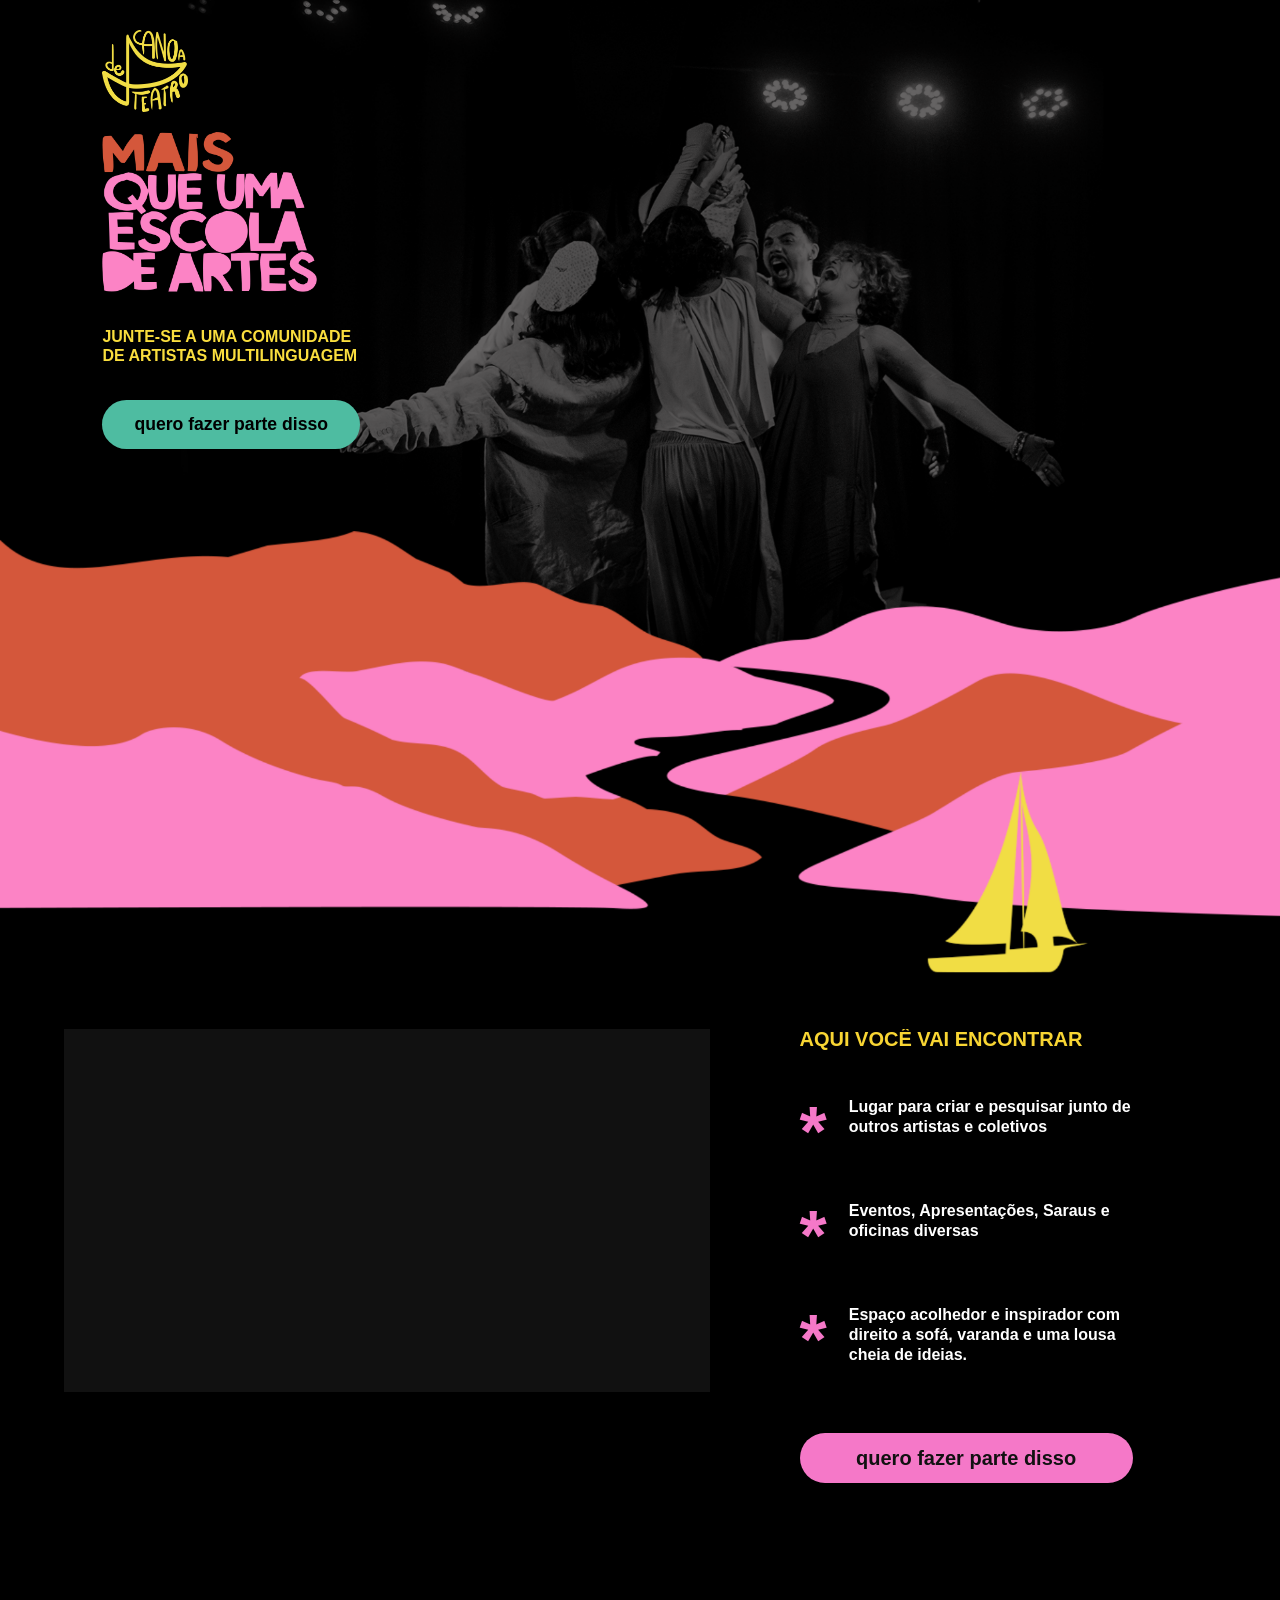
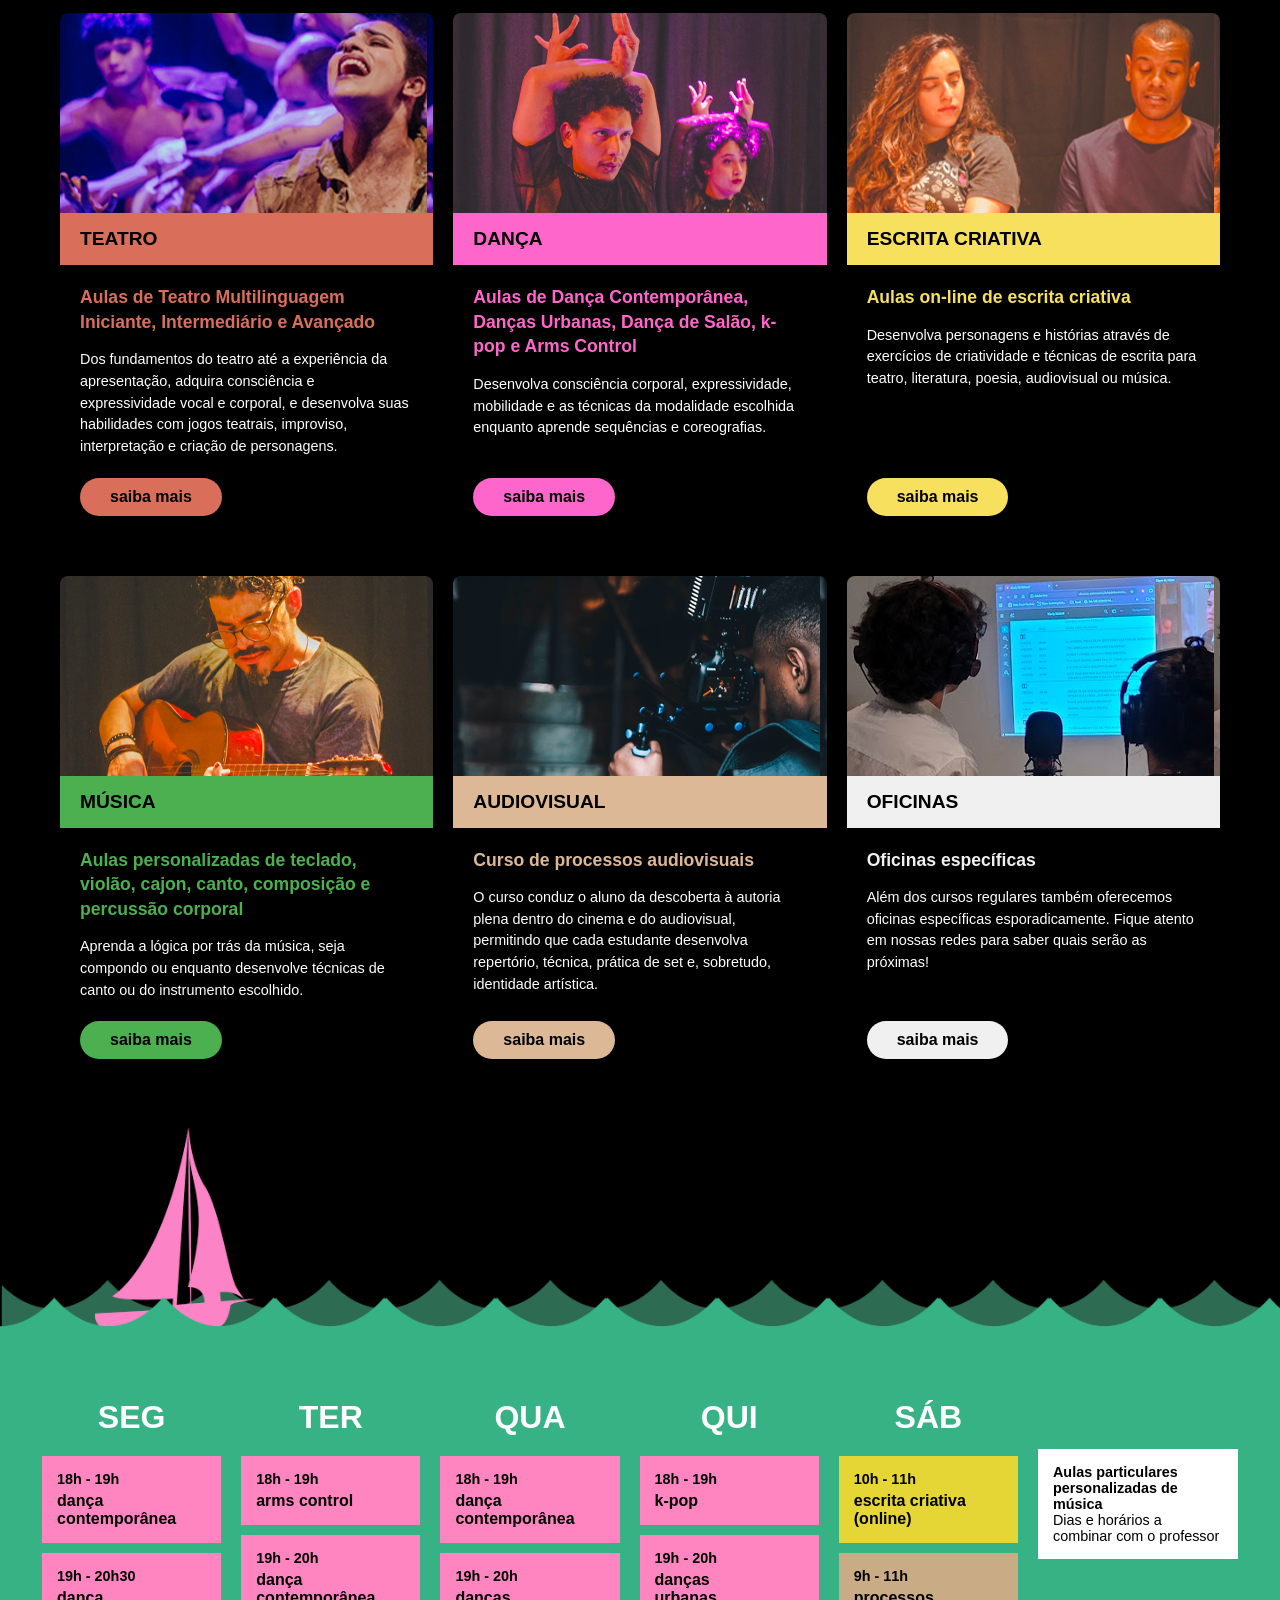
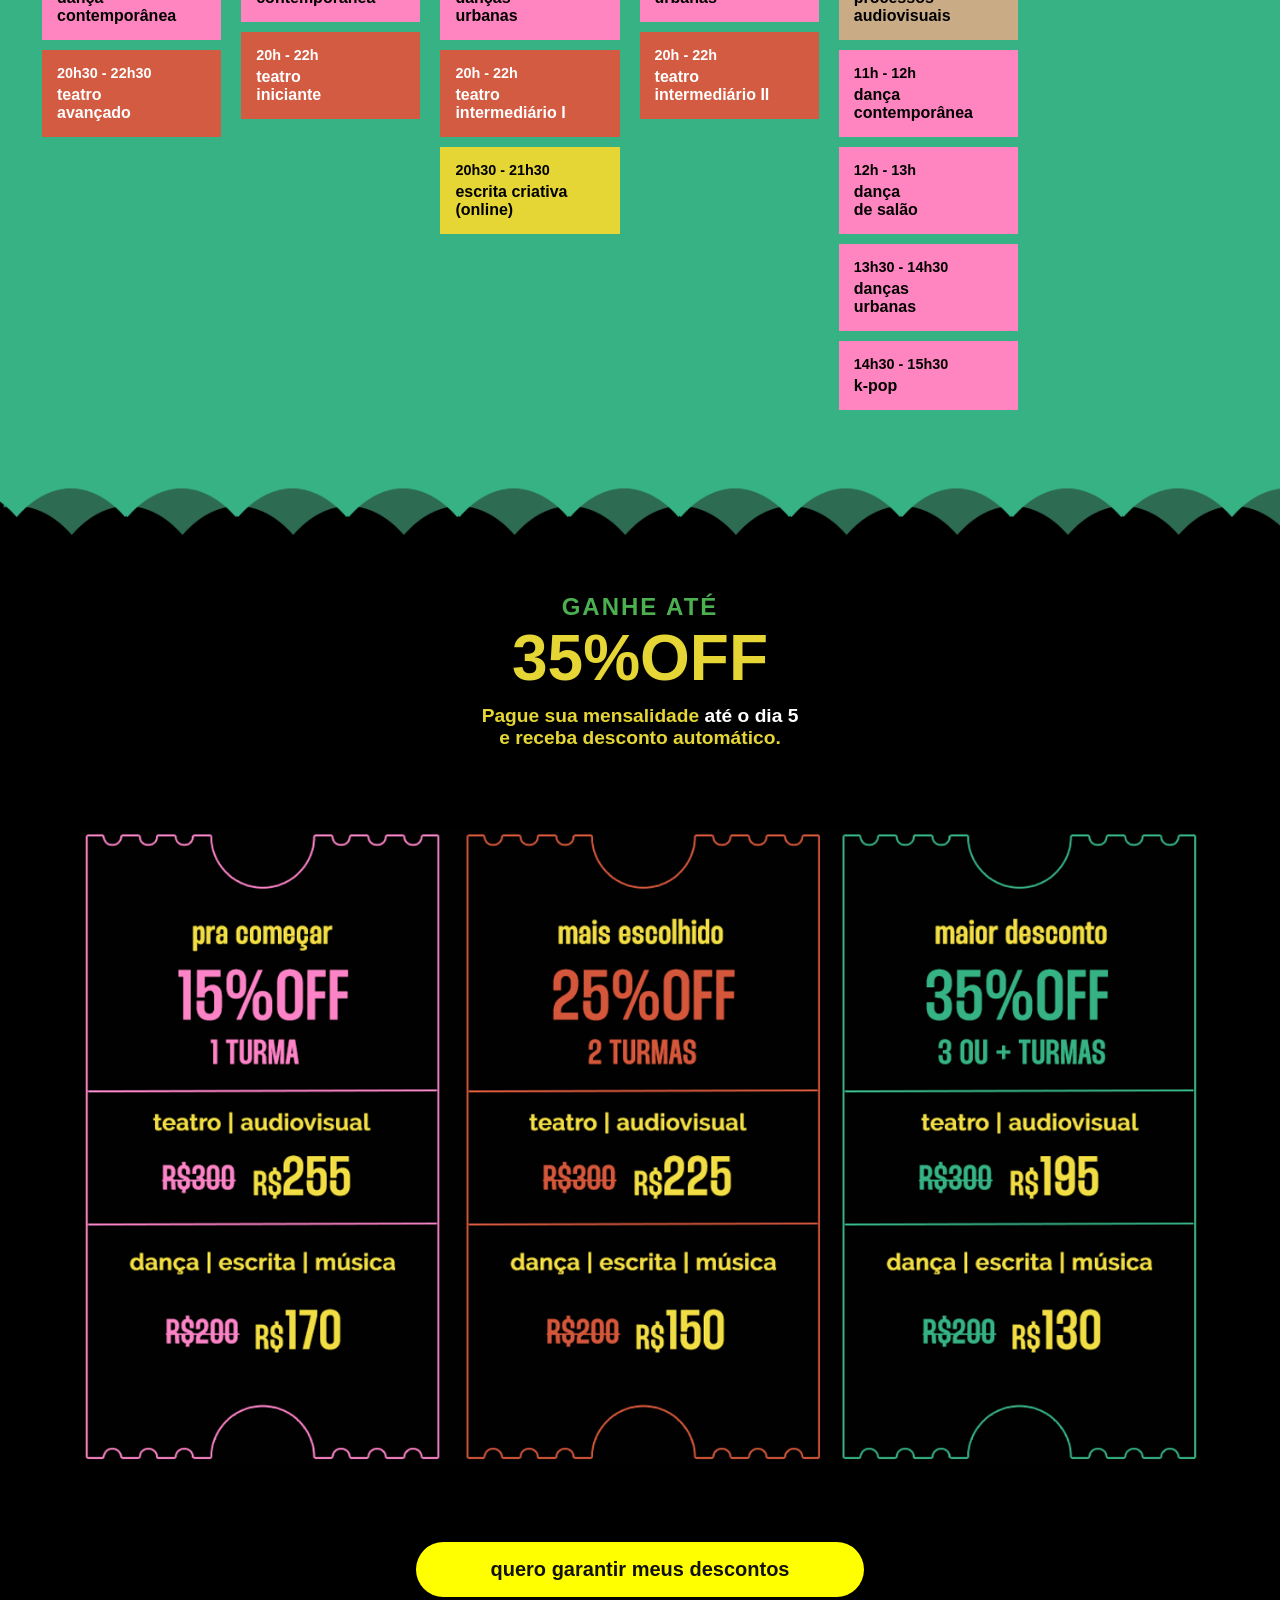
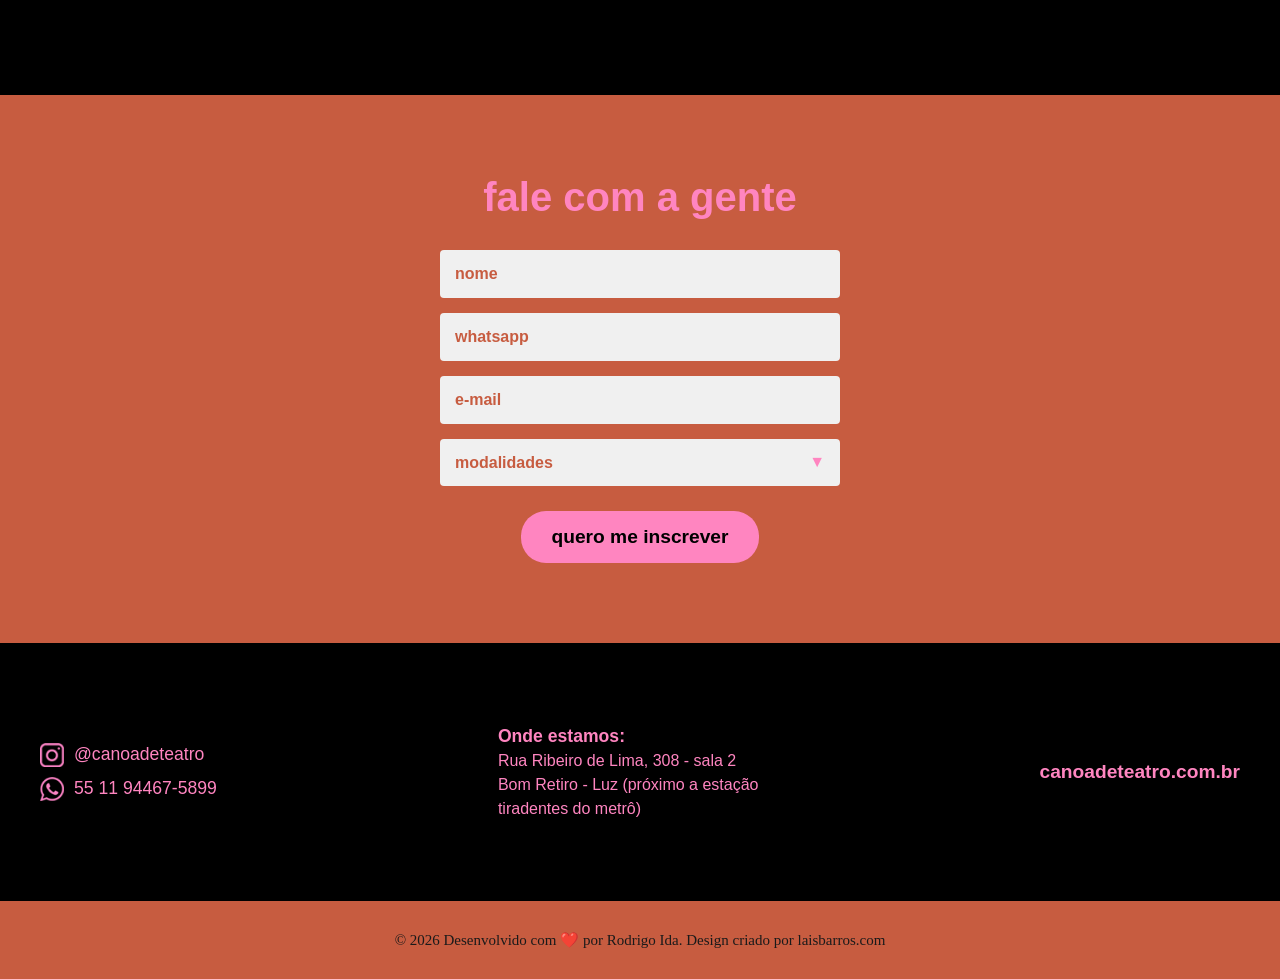
==== index.html @ 649815fc "finish mobile version" ====
<!DOCTYPE html>
<html lang="pt-BR">

<head>

    <meta charset="UTF-8">
    <meta name="viewport" content="width=device-width, initial-scale=1.0">

    <title>Canoa Teatro</title>

    <meta name="description" content="Canoa Teatro">

    <link rel="preconnect" href="https://fonts.googleapis.com">

    <link rel="preconnect" href="https://fonts.gstatic.com" crossorigin>

    <link href="https://fonts.googleapis.com/css2?family=Anton&family=Montserrat:wght@300;400;500;600;700&display=swap"
        rel="stylesheet">

     <link rel="stylesheet" href="css/reset.css">
     <link rel="stylesheet" href="css/styles22.css">
     <link rel="stylesheet" href="css/style-mobile.css">

</head>

<body>


<section class="hero-section">

  <img src="./assets/images/topo1.png" alt="Topo" class="bg-photo-topo">
    <div class="content-container">
      <img src="./assets/images/logo.png" alt="Logo Canoa Teatro" class="logo-placeholder" ">

      <div class="text-wrapper" ">
        <img src="./assets/images/maisque.png" />
        
        <p class="subtitle">
          JUNTE-SE A UMA COMUNIDADE<br>
          DE ARTISTAS MULTILINGUAGEM
        </p>

        <a href="#" class="cta-button">quero fazer parte disso</a>
      </div>
    </div>

    <img src="./assets/images/montanhas-e-barco.png" alt="Ondas e Barco" 
    class="bottom-artwork-placeholder" style="display: none">
  </section>

<section class="community">
    <div class="community-container">

        <div class="community-video">
            <iframe
        src="https://www.youtube.com/embed/k1KLPpbXIPQ"
        title="Vídeo"
        allow="accelerometer; autoplay; clipboard-write; encrypted-media; gyroscope; picture-in-picture"
        allowfullscreen>
    </iframe>
        </div>

        <div class="community-content">

            <h2>AQUI VOCÊ VAI ENCONTRAR</h2>

            <div class="community-list">

                <div class="community-item">
                    <div class="icon">*</div>
                    <p>
                        Lugar para criar e pesquisar
                        junto de outros artistas e
                        coletivos
                    </p>
                </div>

                <div class="community-item">
                    <div class="icon">*</div>
                    <p>
                        Eventos, Apresentações, Saraus
                        e oficinas diversas
                    </p>
                </div>

                <div class="community-item">
                    <div class="icon">*</div>
                    <p>
                        Espaço acolhedor e inspirador
                        com direito a sofá, varanda e
                        uma lousa cheia de ideias.
                    </p>
                </div>

            </div>

            <a href="#" class="community-btn">
                quero fazer parte disso
            </a>

        </div>

    </div>
</section>


<section class="mobile-courses-section">
  
  <h2 class="mobile-courses-title">NOSSOS CURSOS</h2>
  
  <div class="mobile-carousel-dots">
    <span class="dot active"></span>
    <span class="dot"></span>
    <span class="dot"></span>
    <span class="dot"></span>
    <span class="dot"></span>
    <span class="dot"></span>
  </div>

  <div class="mobile-carousel-container">
    
    <div class="mobile-course-card">
      <div class="mobile-course-img course__img-theater"></div>
      <div class="mobile-course-category category-orange">teatro</div>
      <div class="mobile-course-content">
        <h3 class="mobile-course-name title-orange">Aulas de Teatro Multilinguagem Iniciante, Intermediário e Avançado</h3>
        <p class="mobile-course-desc">Dos fundamentos do teatro até a experiência da apresentação, adquira consciência e expressividade vocal e corporal, e desenvolva suas habilidades com jogos teatrais, improviso, interpretação e criação de personagens.</p>
        <a href="#" class="mobile-course-btn btn-orange">saiba mais</a>
      </div>
    </div>

    <div class="mobile-course-card">
      <div class="mobile-course-img course__img-dance"></div>
      <div class="mobile-course-category category-pink">dança</div>
      <div class="mobile-course-content">
        <h3 class="mobile-course-name title-pink">Aulas de Dança Contemporânea, Danças Urbanas, Dança de Salão, k-pop e Arms Control</h3>
        <p class="mobile-course-desc">Desenvolva consciência corporal, expressividade, mobilidade e as técnicas da modalidade escolhida enquanto aprende sequências e coreografias.</p>
        <a href="#" class="mobile-course-btn btn-pink">saiba mais</a>
      </div>
    </div>

    <div class="mobile-course-card">
      <div class="mobile-course-img course__img-writing"></div>
      <div class="mobile-course-category category-yellow">escrita criativa</div>
      <div class="mobile-course-content">
        <h3 class="mobile-course-name title-yellow">Aulas on-line de escrita criativa</h3>
        <p class="mobile-course-desc">Desenvolva personagens e histórias através de exercícios de criatividade e técnicas de escrita para teatro, literatura, poesia, audiovisual ou música.</p>
        <a href="#" class="mobile-course-btn btn-yellow">saiba mais</a>
      </div>
    </div>

    <div class="mobile-course-card">
      <div class="mobile-course-img course__img-music"></div>
      <div class="mobile-course-category category-green">música</div>
      <div class="mobile-course-content">
        <h3 class="mobile-course-name title-green">Aulas personalizadas de teclado, violão, cajon, canto, composição e percussão corporal</h3>
        <p class="mobile-course-desc">Aprenda a lógica por trás da música, seja compondo ou enquanto desenvolve técnicas de canto ou do instrumento escolhido.</p>
        <a href="#" class="mobile-course-btn btn-green">saiba mais</a>
      </div>
    </div>

    <div class="mobile-course-card">
      <div class="mobile-course-img course__img-audiovisual"></div>
      <div class="mobile-course-category category-beige">audiovisual</div>
      <div class="mobile-course-content">
        <h3 class="mobile-course-name title-beige">Curso de processos audiovisuais</h3>
        <p class="mobile-course-desc">O curso conduz o aluno da descoberta à autoria plena dentro do cinema e do audiovisual, permitindo que cada estudante desenvolva repertório, técnica, prática de set e, sobretudo, identidade artística.</p>
        <a href="#" class="mobile-course-btn btn-beige">saiba mais</a>
      </div>
    </div>

    <div class="mobile-course-card">
      <div class="mobile-course-img course__img-oficinas"></div>
      <div class="mobile-course-category category-white">oficinas</div>
      <div class="mobile-course-content">
        <h3 class="mobile-course-name title-white">Oficinas específicas</h3>
        <p class="mobile-course-desc">Além dos cursos regulares também oferecemos oficinas específicas esporadicamente. Fique atento em nossas redes para saber quais serão as próximas!</p>
        <a href="#" class="mobile-course-btn btn-white">saiba mais</a>
      </div>
    </div>

  </div>
</section>


<div class="courses__container">
  <div class="courses__card courses__card-orange">
    <div class="courses__image-placeholder course__img-theater"></div>
    <div class="courses__category">teatro</div>
    <div class="courses__content">
      <div class="courses__title">Aulas de Teatro Multilinguagem Iniciante, Intermediário e Avançado</div>
      <div class="courses__description">
        Dos fundamentos do teatro até a experiência da apresentação, adquira consciência e expressividade vocal e corporal, e desenvolva suas habilidades com jogos teatrais, improviso, interpretação e criação de personagens.
      </div>
      <a href="#" class="courses__button">saiba mais</a>
    </div>
  </div>

  <div class="courses__card courses__card-pink">
    <div class="courses__image-placeholder course__img-dance"></div>
    <div class="courses__category">dança</div>
    <div class="courses__content">
      <div class="courses__title">Aulas de Dança Contemporânea, Danças Urbanas, Dança de Salão, k-pop e Arms Control</div>
      <div class="courses__description">
        Desenvolva consciência corporal, expressividade, mobilidade e as técnicas da modalidade escolhida enquanto aprende sequências e coreografias.
      </div>
      <a href="#" class="courses__button">saiba mais</a>
    </div>
  </div>

  <div class="courses__card courses__card-yellow">
    <div class="courses__image-placeholder course__img-writing"></div>
    <div class="courses__category">escrita criativa</div>
    <div class="courses__content">
      <div class="courses__title">Aulas on-line de escrita criativa</div>
      <div class="courses__description">
        Desenvolva personagens e histórias através de exercícios de criatividade e técnicas de escrita para teatro, literatura, poesia, audiovisual ou música.
      </div>
      <a href="#" class="courses__button">saiba mais</a>
    </div>
  </div>
</div>


<div class="courses__container">
  <div class="courses__card courses__card-green">
    <div class="courses__image-placeholder course__img-music"></div>
    <div class="courses__category">música</div>
    <div class="courses__content">
      <div class="courses__title">Aulas personalizadas de teclado, violão, cajon, canto, composição e percussão corporal</div>
      <div class="courses__description">
        Aprenda a lógica por trás da música, seja compondo ou enquanto desenvolve técnicas de canto ou do instrumento escolhido.
      </div>
      <a href="#" class="courses__button">saiba mais</a>
    </div>
  </div>

  <div class="courses__card courses__card-beige">
    <div class="courses__image-placeholder course__img-audiovisual"></div>
    <div class="courses__category">audiovisual</div>
    <div class="courses__content">
      <div class="courses__title">Curso de processos audiovisuais</div>
      <div class="courses__description">
        O curso conduz o aluno da descoberta à autoria plena dentro do cinema e do audiovisual, permitindo que cada estudante desenvolva repertório, técnica, prática de set e, sobretudo, identidade artística.
      </div>
      <a href="#" class="courses__button">saiba mais</a>
    </div>
  </div>

  <div class="courses__card courses__card-white">
    <div class="courses__image-placeholder course__img-oficinas"></div>
    <div class="courses__category">oficinas</div>
    <div class="courses__content">
      <div class="courses__title">Oficinas específicas</div>
      <div class="courses__description">
        Além dos cursos regulares também oferecemos oficinas específicas esporadicamente. Fique atento em nossas redes para saber quais serão as próximas!
      </div>
      <a href="#" class="courses__button">saiba mais</a>
    </div>
  </div>
</div>







<div class="courses__schedule-wrapper">
  <img src="./assets/images/cronograma-topo.png" alt="Ondas Verdes" class="courses__schedule-bg2">
  <div class="courses__schedule-container">

  <div class="courses__day-column">
    <div class="courses__day-header">SEG</div>
    <div class="courses__schedule-card courses__bg-pink">
      <div class="courses__schedule-time">18h - 19h</div>
      dança<br>contemporânea
    </div>
    <div class="courses__schedule-card courses__bg-pink">
      <div class="courses__schedule-time">19h - 20h30</div>
      dança<br>contemporânea
    </div>
    <div class="courses__schedule-card courses__bg-orange">
      <div class="courses__schedule-time">20h30 - 22h30</div>
      teatro<br>avançado
    </div>
  </div>

  <div class="courses__day-column">
    <div class="courses__day-header">TER</div>
    <div class="courses__schedule-card courses__bg-pink">
      <div class="courses__schedule-time">18h - 19h</div>
      arms control
    </div>
    <div class="courses__schedule-card courses__bg-pink">
      <div class="courses__schedule-time">19h - 20h</div>
      dança<br>contemporânea
    </div>
    <div class="courses__schedule-card courses__bg-orange">
      <div class="courses__schedule-time">20h - 22h</div>
      teatro<br>iniciante
    </div>
  </div>

  <div class="courses__day-column">
    <div class="courses__day-header">QUA</div>
    <div class="courses__schedule-card courses__bg-pink">
      <div class="courses__schedule-time">18h - 19h</div>
      dança<br>contemporânea
    </div>
    <div class="courses__schedule-card courses__bg-pink">
      <div class="courses__schedule-time">19h - 20h</div>
      danças<br>urbanas
    </div>
    <div class="courses__schedule-card courses__bg-orange">
      <div class="courses__schedule-time">20h - 22h</div>
      teatro<br>intermediário I
    </div>
    <div class="courses__schedule-card courses__bg-yellow">
      <div class="courses__schedule-time">20h30 - 21h30</div>
      escrita criativa<br>(online)
    </div>
  </div>

  <div class="courses__day-column">
    <div class="courses__day-header">QUI</div>
    <div class="courses__schedule-card courses__bg-pink">
      <div class="courses__schedule-time">18h - 19h</div>
      k-pop
    </div>
    <div class="courses__schedule-card courses__bg-pink">
      <div class="courses__schedule-time">19h - 20h</div>
      danças<br>urbanas
    </div>
    <div class="courses__schedule-card courses__bg-orange">
      <div class="courses__schedule-time">20h - 22h</div>
      teatro<br>intermediário II
    </div>
  </div>

  <div class="courses__day-column">
    <div class="courses__day-header">SÁB</div>
    <div class="courses__schedule-card courses__bg-yellow">
      <div class="courses__schedule-time">10h - 11h</div>
      escrita criativa<br>(online)
    </div>
    <div class="courses__schedule-card courses__bg-beige">
      <div class="courses__schedule-time">9h - 11h</div>
      processos<br>audiovisuais
    </div>
    <div class="courses__schedule-card courses__bg-pink">
      <div class="courses__schedule-time">11h - 12h</div>
      dança<br>contemporânea
    </div>
    <div class="courses__schedule-card courses__bg-pink">
      <div class="courses__schedule-time">12h - 13h</div>
      dança<br>de salão
    </div>
    <div class="courses__schedule-card courses__bg-pink">
      <div class="courses__schedule-time">13h30 - 14h30</div>
      danças<br>urbanas
    </div>
    <div class="courses__schedule-card courses__bg-pink">
      <div class="courses__schedule-time">14h30 - 15h30</div>
      k-pop
    </div>
  </div>

  <div class="courses__side-note">
    Aulas particulares personalizadas de música<br>
    <span style="font-weight: normal;">Dias e horários a combinar com o professor</span>
  </div>
  </div>
  <img src="./assets/images/cronograma-fundo.png" alt="Ondas Verdes" class="courses__schedule-bg2">
</div>

<section class="mobile-schedule-section">
  
  <div class="mobile-schedule-header">
    <img src="./assets/images/cronograma-topo.png" alt="Ondas Verdes" class="mobile-schedule-bg-top">
  </div>

  <div class="mobile-schedule-content">
    
    <div class="mobile-carousel-dots">
      <span class="dot active"></span>
      <span class="dot"></span>
      <span class="dot"></span>
      <span class="dot"></span>
      <span class="dot"></span>
    </div>

    <div class="mobile-carousel-container">
      
      <div class="mobile-schedule-slide">
        <h3 class="mobile-day-header">SEG</h3>
        <div class="courses__schedule-card courses__bg-pink">
          <div class="courses__schedule-time">18h - 19h</div>dança<br>contemporânea
        </div>
        <div class="courses__schedule-card courses__bg-pink">
          <div class="courses__schedule-time">19h - 20h30</div>dança<br>contemporânea
        </div>
        <div class="courses__schedule-card courses__bg-orange">
          <div class="courses__schedule-time">20h30 - 22h30</div>teatro<br>avançado
        </div>
      </div>

      <div class="mobile-schedule-slide">
        <h3 class="mobile-day-header">TER</h3>
        <div class="courses__schedule-card courses__bg-pink">
          <div class="courses__schedule-time">18h - 19h</div>arms control
        </div>
        <div class="courses__schedule-card courses__bg-pink">
          <div class="courses__schedule-time">19h - 20h</div>dança<br>contemporânea
        </div>
        <div class="courses__schedule-card courses__bg-orange">
          <div class="courses__schedule-time">20h - 22h</div>teatro<br>iniciante
        </div>
      </div>

      <div class="mobile-schedule-slide">
        <h3 class="mobile-day-header">QUA</h3>
        <div class="courses__schedule-card courses__bg-pink">
          <div class="courses__schedule-time">18h - 19h</div>dança<br>contemporânea
        </div>
        <div class="courses__schedule-card courses__bg-pink">
          <div class="courses__schedule-time">19h - 20h</div>danças<br>urbanas
        </div>
        <div class="courses__schedule-card courses__bg-orange">
          <div class="courses__schedule-time">20h - 22h</div>teatro<br>intermediário I
        </div>
        <div class="courses__schedule-card courses__bg-yellow">
          <div class="courses__schedule-time">20h30 - 21h30</div>escrita criativa<br>(online)
        </div>
      </div>

      <div class="mobile-schedule-slide">
        <h3 class="mobile-day-header">QUI</h3>
        <div class="courses__schedule-card courses__bg-pink">
          <div class="courses__schedule-time">18h - 19h</div>k-pop
        </div>
        <div class="courses__schedule-card courses__bg-pink">
          <div class="courses__schedule-time">19h - 20h</div>danças<br>urbanas
        </div>
        <div class="courses__schedule-card courses__bg-orange">
          <div class="courses__schedule-time">20h - 22h</div>teatro<br>intermediário II
        </div>
      </div>

      <div class="mobile-schedule-slide">
        <h3 class="mobile-day-header">SÁB</h3>
        
        <div class="mobile-sab-grid">
          <div class="mobile-sab-cards">
            <div class="courses__schedule-card courses__bg-yellow">
              <div class="courses__schedule-time">10h - 11h</div>escrita criativa<br>(online)
            </div>
            <div class="courses__schedule-card courses__bg-beige">
              <div class="courses__schedule-time">9h - 11h</div>processos<br>audiovisuais
            </div>
            <div class="courses__schedule-card courses__bg-pink">
              <div class="courses__schedule-time">11h - 12h</div>dança<br>contemporânea
            </div>
            <div class="courses__schedule-card courses__bg-pink">
              <div class="courses__schedule-time">12h - 13h</div>dança<br>de salão
            </div>
            <div class="courses__schedule-card courses__bg-pink">
              <div class="courses__schedule-time">13h30 - 14h30</div>danças<br>urbanas
            </div>
            <div class="courses__schedule-card courses__bg-pink">
              <div class="courses__schedule-time">14h30 - 15h30</div>k-pop
            </div>
          </div>
          
          <div class="courses__side-note mobile-side-note">
            Aulas particulares personalizadas de música<br>
            <span style="font-weight: normal; font-size: 0.8rem; display: block; margin-top: 8px;">Dias e horários a combinar com o professor</span>
          </div>
        </div>
      </div>

    </div>
  </div>

  <img src="./assets/images/cronograma-fundo.png" alt="Ondas Verdes" class="mobile-schedule-bg-bottom">
</section>

<section class="courses__prices">

  
  <div class="courses__discount-banner">
    <div class="courses__discount-title">GANHE ATÉ</div>
    <div class="courses__discount-amount">35%OFF</div>
    <div class="courses__discount-text">
      Pague sua mensalidade <span>até o dia 5</span><br>e receba desconto automático.
  </div>
</div>


<div class="courses__prices">
  <img src="./assets/images/prices.png" alt="Imagem de preços" class="courses__prices-image">
  <a href="#" class="courses__cta-button">quero garantir meus descontos</a>
  
</div>

</section>

<div class="courses__contact-section">
  <h2 class="courses__contact-title">fale com a gente</h2>
  <form class="courses__contact-form">
    <input type="text" class="courses__contact-input" placeholder="nome">
    <input type="tel" class="courses__contact-input" placeholder="whatsapp">
    <input type="email" class="courses__contact-input" placeholder="e-mail">
    <div class="courses__select-wrapper">
      <select class="courses__contact-input courses__contact-select">
        <option value="" disabled selected>modalidades</option>
        <option value="teatro">Teatro</option>
        <option value="danca">Dança</option>
        <option value="escrita">Escrita Criativa</option>
        <option value="musica">Música</option>
        <option value="audiovisual">Audiovisual</option>
      </select>
    </div>
    <button type="submit" class="courses__contact-submit">quero me inscrever</button>
  </form>
</div>


<footer class="footer__container">
  <div class="footer__content">
    <div class="footer__social">
      <div class="footer__social-item">
        <img src="./assets/images/insta.png" alt="Instagram" class="footer__icon">
        <span>@canoadeteatro</span>
      </div>
      <div class="footer__social-item">
        <img src="./assets/images/wpp.png" alt="WhatsApp" class="footer__icon">
        <span>55 11 94467-5899</span>
      </div>
    </div>

    <div class="footer__address">
      <strong>Onde estamos:</strong><br>
      Rua Ribeiro de Lima, 308 - sala 2<br>
      Bom Retiro - Luz (próximo a estação<br>
      tiradentes do metrô)
    </div>

    <div class="footer__website">
      <a href="https://canoadeteatro.com.br" target="_blank" rel="noopener noreferrer">canoadeteatro.com.br</a> 
    </div>
  </div>

</footer>
<div class="site-footer-authorship">
  <div class="site-footer-authorship">
    <p>&copy; 2026 Desenvolvido com ❤️ por Rodrigo Ida. Design criado por laisbarros.com</p>
  </div>
</div>

<script>
  document.addEventListener('DOMContentLoaded', () => {
    
    // Seleciona todos os containers de carrossel na página (Cursos e Cronograma)
    const carousels = document.querySelectorAll('.mobile-carousel-container');

    carousels.forEach(carousel => {
        // Encontra os cards/slides de dentro deste carrossel específico
        const cards = carousel.querySelectorAll('.mobile-course-card, .mobile-schedule-slide');
        
        // Encontra as bolinhas (dots) que pertencem à mesma seção deste carrossel
        const parentSection = carousel.parentElement;
        const dots = parentSection.querySelectorAll('.mobile-carousel-dots .dot');

        // Se não encontrar os elementos, ignora e vai para o próximo
        if (cards.length === 0 || dots.length === 0) return;

        // Configuração do "Observador"
        const observerOptions = {
            root: carousel, // O scroll que estamos observando é o do próprio carrossel
            rootMargin: '0px',
            threshold: 0.6 // Dispara a ação quando 60% do card estiver visível na tela
        };

        const observer = new IntersectionObserver((entries) => {
            entries.forEach(entry => {
                // Se o card está visível (cruzou o threshold de 60%)
                if (entry.isIntersecting) {
                    
                    // Descobre qual é a posição (índice) deste card na lista
                    const index = Array.from(cards).indexOf(entry.target);
                    
                    // Remove a classe 'active' de todas as bolinhas desta seção
                    dots.forEach(dot => dot.classList.remove('active'));
                    
                    // Adiciona a classe 'active' apenas na bolinha correspondente ao card
                    if (dots[index]) {
                        dots[index].classList.add('active');
                    }
                }
            });
        }, observerOptions);

        // Manda o observador ficar de olho em cada um dos cards
        cards.forEach(card => observer.observe(card));
    });
});
</script>

</body>
</html>
---- css/styles22.css ----
*{
    margin:0;
    padding:0;
    box-sizing:border-box;
    /* outline: 1px solid red; */
}

body{
    background:#000;
    font-family:Arial, Helvetica, sans-serif;
    overflow-x:hidden;
}


.hero-section {
  position: relative;
  width: 100%;
  /* min-height: 100vh; */
  background-color: #000000;
  /* overflow: hidden; */
  display: flex;
  flex-direction: column;
    /* background-image: url('../assets/images/topo1.png');
  background-size: contain;
  background-position: center;
  background-repeat: no-repeat; */
}

.bg-photo-topo {
  position: relative;
  top: 0;
  right: 0;
  width: 100%;
  height: auto;
  z-index: 1;
  margin-bottom: 40px; 
}

.content-container {
  position: absolute;
  z-index: 2;
  padding: 30px 8% 40px 8%;
  display: flex;
  flex-direction: column;
  /* flex-grow: 1; */
  /* background-image: url('../assets/images/topo1.png');
  background-size: contain;
  background-position: center;
  background-repeat: no-repeat; */
  /* height: 130vh; */
  width: 100%;
}

.logo-placeholder {
  width: 8%;
  height: auto;
  margin-bottom: 20px;
  object-fit: contain;
}

.text-wrapper {
  /* max-width: 700px; */
  width: 100%;
  position: relative;
  z-index: 3;
}

.text-wrapper img {
    width: 25%;
}

@media (max-width: 1300px) {
  .text-wrapper img {
    width: 20%;
  }
}

.main-title {
  font-size: clamp(3.5rem, 6.5vw, 6.5rem);
  line-height: 0.85;
  text-transform: uppercase;
  letter-spacing: -3px;
  margin-bottom: 30px;
}

.color-orange {
  color: #EE6A4E;
}

.color-pink {
  color: #FF6FCC;
}

.subtitle {
  color: #FADE3E;
  font-family: 'Arial Black', Impact, sans-serif;
  font-weight: 900;
  font-size: 20px;
  line-height: 1.2;
  margin-bottom: 35px;
  margin-top: 35px;
  text-transform: uppercase;
  letter-spacing: 0;
}

@media (max-width: 1300px) {
  .subtitle  {
    font-size: 16px;
  }
}
@media (min-width: 1700px) {
  .subtitle  {
    font-size: 28px;
  }
}
@media (min-width: 2000px) {
  .subtitle  {
    font-size: 40px;
  }
}

.cta-button {
  display: inline-block;
  background-color: #4EBCA1;
  color: #000000;
  text-decoration: none;
  font-family: Arial, Helvetica, sans-serif;
  font-weight: bold;
  font-size: 1.1rem;
  padding: 14px 32px;
  border-radius: 50px;
  text-transform: lowercase;
  transition: transform 0.2s ease;
}

@media (min-width: 1700px) {
  .cta-button  {
    font-size: 28px;
  }
}

@media (min-width: 2000px) {
  .cta-button  {
    font-size: 40px;
  }
}

.cta-button:hover {
  transform: scale(1.05);
}

.bottom-artwork-placeholder {
  position: relative;
  width: 100%;
  height: auto;
  z-index: 3;
  display: block;
  /* margin-top: auto;
  object-fit: cover;
  object-position: bottom; */
  top: -130px
}

@media (max-width: 1024px) {
  .bg-photo-placeholder {
    width: 70%;
  }
}

@media (max-width: 768px) {
  .bg-photo-placeholder {
    width: 90%;
    opacity: 0.3;
  }

  .content-container {
    padding: 40px 5% 20px 5%;
  }
}






.community{
    background:#000;
    padding-bottom:110px;
}

.community-container{
    width:min(1180px,90%);
    margin:0 auto;
    display:grid;
    grid-template-columns:1.55fr 1fr;
    gap:90px;
    align-items:center;
}

.community-video{
    position:relative;
    width:100%;
    aspect-ratio:16/10;
    overflow:hidden;
    background:#111;
    align-self: start;
    height: 100%;
}

@media (max-width:1300px){
    .community-video{
        height: 80%;
    }
}

.community-video iframe{
    width:100%;
    height:100%;
    border:0;
    display:block;
}

.community-content{
    max-width: 80%;
}

.community-content h2{
    color:#F8D533;
    font-size:20px;
    font-weight:900;
    text-transform:uppercase;
    line-height:1;
    margin-bottom:48px;
}

.community-list{
    display:flex;
    flex-direction:column;
    gap:34px;
}

.community-item{
    display:flex;
    align-items:flex-start;
    gap:22px;
}

.community-item .icon{
    color:#F578C8;
    font-size:70px;
    font-weight:900;
    line-height:1;
    flex-shrink:0;
}

.community-item p{
    color:#fff;
    font-size:16px;
    line-height:1.25;
    font-weight:800;
}

.community-btn {
    margin-top: 58px;
    display: inline-flex;
    justify-content: center;
    align-items: center;
    width: 100%;
    min-width: 300px;
    height: 50px;
    background: #F578C8;
    border-radius: 999px;
    text-decoration: none;
    color: #111;
    font-size: 20px;
    font-weight: 900;
    transition: .25s;
}

.community-btn:hover{
    transform:translateY(-3px);
}

@media (max-width:1000px){

    .community{
        padding:70px 0;
    }

    .community-container{
        grid-template-columns:1fr;
        gap:60px;
    }

    .community-content h2{
        /* font-size:2.6rem; */
    }

    .community-item p{
        font-size:1.35rem;
    }

    .community-btn{
        width:100%;
        font-size:1.5rem;
    }

}


.courses__container {
    display: flex;
    gap: 20px;
    max-width: 1200px;
    width: 100%;
    padding: 20px;
    box-sizing: border-box;
    color: #fff;
    margin-top: 10px;
    margin: auto;
  }

  .courses__card {
    display: flex;
    flex-direction: column;
    flex: 1;
    background-color: black;
    border-radius: 8px;
    overflow: hidden;
  }

  .courses__image-placeholder {
    width: 100%;
    height: 200px; 
    display: flex;
    justify-content: center;
    align-items: center;
    color: #888;
    font-weight: bold;
    font-size: 1.2rem;
  }

  .course__img-theater {
    background-image: url('../assets/images/1.png');
  }

  .course__img-dance {
    background-image: url('../assets/images/2.png');
  }

  .course__img-writing {
    background-image: url('../assets/images/3.png');
  }

  .course__img-music {
    background-image: url('../assets/images/4.png');
  }

  .course__img-audiovisual {
    background-image: url('../assets/images/5.png');
  }

  .course__img-oficinas {
    background-image: url('../assets/images/6.png');
  }

  .courses__category {
    padding: 15px 20px;
    font-weight: bold;
    text-transform: uppercase;
    font-size: 1.2rem;
  }

  .courses__content {
    padding: 20px;
    flex-grow: 1; 
    display: flex;
    flex-direction: column;
  }

  .courses__title {
    font-weight: bold;
    margin-bottom: 15px;
    font-size: 1.1rem;
    line-height: 1.4;
  }

  .courses__description {
    font-size: 0.9rem;
    line-height: 1.5;
    flex-grow: 1; 
  }

  .courses__button {
    display: inline-block;
    padding: 10px 30px;
    border-radius: 20px;
    text-decoration: none;
    font-weight: bold;
    text-align: center;
    margin-top: 20px;
    align-self: flex-start; 
  }

  .courses__card-orange .courses__category { background-color: #d96f5b; color: #000; }
  .courses__card-orange .courses__title { color: #d96f5b; }
  .courses__card-orange .courses__button { background-color: #d96f5b; color: #000; }

  .courses__card-pink .courses__category { background-color: #ff66cc; color: #000; }
  .courses__card-pink .courses__title { color: #ff66cc; }
  .courses__card-pink .courses__button { background-color: #ff66cc; color: #000; }

  .courses__card-yellow .courses__category { background-color: #f6e05e; color: #000; }
  .courses__card-yellow .courses__title { color: #f6e05e; }
  .courses__card-yellow .courses__button { background-color: #f6e05e; color: #000; }

.courses__card-green .courses__category { background-color: #4CAF50; color: #000; }
.courses__card-green .courses__title { color: #4CAF50; }
.courses__card-green .courses__button { background-color: #4CAF50; color: #000; }

.courses__card-beige .courses__category { background-color: #dcb897; color: #000; }
.courses__card-beige .courses__title { color: #dcb897; }
.courses__card-beige .courses__button { background-color: #dcb897; color: #000; }

.courses__card-white .courses__category { background-color: #f0f0f0; color: #000; }
.courses__card-white .courses__title { color: #f0f0f0; }
.courses__card-white .courses__button { background-color: #f0f0f0; color: #000; }






.courses__schedule-wrapper {

    margin-top: 30px;

}


.courses__schedule-container {
    display: flex;
    justify-content: center;
    gap: 20px;
    flex-wrap: wrap;
    font-family: sans-serif;
    margin: 0;
    padding: 50px 0 50px 0;
    box-sizing: border-box;
    /* background-image: url('../assets/images/ondas-verdes.png'); */
    background-repeat: no-repeat;
    background-size: cover;
    min-height: fit-content;
    background-color: #36B284; 
}

.courses__schedule-bg2 {
  width: 100%;
  margin-top: -2px;
  margin-bottom: -2px;
}


  .courses__day-column {
    display: flex;
    flex-direction: column;
    align-items: center;
    gap: 10px;
    min-width: 140px;
    width: 14%;
  }


  .courses__day-header {
    color: white;
    font-size: 2rem;
    font-weight: bold;
    text-transform: uppercase;
    margin-bottom: 10px;
  }

  .courses__schedule-card {
    width: 100%;
    padding: 15px;
    box-sizing: border-box;
    color: black;
    text-align: left;
    font-weight: bold;
    font-size: 1rem;
  }

  .courses__schedule-time {
    font-size: 0.9rem;
    margin-bottom: 5px;
  }

  .courses__bg-pink { background-color: #ff85c0; }
  .courses__bg-orange { background-color: #d25b42; color: white; }
  .courses__bg-yellow { background-color: #e5d635; }
  .courses__bg-beige { background-color: #c9ab86; }
  .courses__bg-white { background-color: white; }

  /* Specific styles for the side note */
  .courses__side-note {
    width: 200px;
    background-color: white;
    padding: 15px;
    box-sizing: border-box;
    font-weight: bold;
    font-size: 0.9rem;
    align-self: flex-start;
    margin-top: 50px; /* Align with the first row of cards */
  }



.courses__prices {
    display: flex;
    flex-direction: column;
    align-items: center;
    gap: 20px;
    max-width: 1200px;
    margin: 0 auto;
    padding: 20px;
    box-sizing: border-box;
  }


  .courses__discount-banner {
    text-align: center;
    padding: 40px 20px;
    color: white;
  }

  .courses__discount-title {
    color: #4CAF50; /* Green color matching the image */
    font-size: 1.5rem;
    font-weight: bold;
    text-transform: uppercase;
    margin-bottom: 5px;
    letter-spacing: 2px;
  }

  .courses__discount-amount {
    color: #e5d635; /* Yellow color matching the image */
    font-size: 4rem;
    font-weight: 900; /* Extra bold */
    line-height: 1;
    margin: 0;
  }


  .courses__discount-text {
    color: #e5d635; /* Yellow text for the conditions */
    font-size: 1.2rem;
    font-weight: bold;
    margin-top: 15px;
  }

  .courses__discount-text span {
    color: white; /* White text for "até o dia 5" */
  }

  .courses__cta-button {    
    margin-top: 58px;
    margin-bottom: 58px;
    display: inline-flex;
    justify-content: center;
    align-items: center;
    width: 40%;
    height: 55px;
    background: yellow;
    border-radius: 999px;
    text-decoration: none;
    color: #111;
    font-size: 20px;
    font-weight: 900;
    transition: .25s;
}

  /* courses_contact.css */

.courses__contact-section {
  background-color: #c75c40; /* Orange background */
  padding: 80px 20px;
  display: flex;
  flex-direction: column;
  align-items: center;
  font-family: sans-serif;
}

.courses__contact-title {
  color: #ff85c0; /* Pink title color */
  font-size: 2.5rem;
  font-weight: bold;
  margin-bottom: 30px;
  text-align: center;
}

.courses__contact-form {
  display: flex;
  flex-direction: column;
  gap: 15px;
  width: 100%;
  max-width: 400px;
}

.courses__contact-input {
  width: 100%;
  padding: 15px;
  border: none;
  border-radius: 4px;
  background-color: #f0f0f0; /* Light grey background for inputs */
  color: #c75c40; /* Orange text color matching background */
  font-size: 1rem;
  font-weight: bold;
  box-sizing: border-box;
}

.courses__contact-input::placeholder {
  color: #c75c40; /* Orange placeholder text */
  opacity: 1; /* Override default opacity */
}

.courses__select-wrapper {
  position: relative;
}

.courses__contact-select {
  appearance: none; /* Remove default styling */
  -webkit-appearance: none;
  -moz-appearance: none;
  cursor: pointer;
}

/* Custom dropdown arrow */
.courses__select-wrapper::after {
  content: '\25BC'; /* Downward triangle */
  position: absolute;
  top: 50%;
  right: 15px;
  transform: translateY(-50%);
  color: #ff85c0; /* Pink color for the arrow */
  pointer-events: none; /* Ensure clicks pass through to the select element */
}

.courses__contact-submit {
  background-color: #ff85c0; /* Pink button */
  color: #000; /* Black text */
  border: none;
  border-radius: 25px;
  padding: 15px 30px;
  font-size: 1.2rem;
  font-weight: bold;
  cursor: pointer;
  margin-top: 10px;
  align-self: center; /* Center the button */
  transition: background-color 0.3s ease;
}

.courses__contact-submit:hover {
  background-color: #ff66aa; /* Slightly darker pink on hover */
}


/* footer.css */

.footer__container {
  background-color: #000;
  color: #ff85c0; /* Pink color matching the text */
  padding: 80px 20px;
  font-family: sans-serif;
}

.footer__content {
  display: flex;
  justify-content: space-between; /* Distribute items evenly */
  align-items: center; /* Center items vertically */
  max-width: 1200px;
  margin: 0 auto;
}

.footer__social {
  display: flex;
  flex-direction: column;
  gap: 10px;
}

.footer__social-item {
  display: flex;
  align-items: center;
  gap: 10px;
  font-size: 1.1rem;
}

.footer__icon {
  width: 24px;
  height: 24px;
  /* You can replace these with actual SVG icons or font icons like FontAwesome */
}

.footer__address {
  text-align: left;
  font-size: 1rem;
  line-height: 1.5;
}

.footer__address strong {
  font-size: 1.1rem;
}

.footer__website {
  font-size: 1.2rem;
  font-weight: bold;
}

/* Responsive adjustments (optional) */
@media (max-width: 768px) {
  .footer__content {
    flex-direction: column;
    align-items: flex-start;
    gap: 30px;
  }
}

.site-footer-authorship {
  width: 100%;
  background-color: #C75C40;
  padding: 15px 15px;
  display: flex;
  justify-content: center;
  align-items: center;
}

.site-footer-authorship p {
  margin: 0;
  color: #1A1A1A;
  font-family: Georgia, 'Times New Roman', Times, serif;
  font-size: 15px;
  text-align: center;
}

@media (max-width: 768px) {
  .site-footer p {
    font-size: 13px;
  }
}
---- css/style-mobile.css ----
/* =========================================
   STYLE-MOBILE.CSS (Telas até 1023px)
   ========================================= */

@media (max-width: 1023px) {
    
    /* --- SEÇÃO 1: HERO --- */
    
    .hero-section {
        min-height: 100vh;
        /* Usando svh se o navegador suportar, para ignorar barras de navegação mobile */
        min-height: 100svh; 
        position: relative;
        display: block;
    }

    /* Transformando a tag <img> em um fundo fixo que cobre toda a seção */
    .bg-photo-topo {
        position: absolute;
        top: 0;
        left: 0;
        width: 100%;
        height: 100%;
        object-fit: cover;
        object-position: center bottom; /* Prioriza a base (montanhas) e o meio (pessoas) */
        margin-bottom: 0;
        z-index: 1;
    }

    .content-container {
        position: relative;
        z-index: 2;
        padding: 40px 25px; /* Margens de respiro seguras para mobile */
        width: 100%;
        min-height: 100vh;
        min-height: 100svh;
        display: flex;
        flex-direction: column;
        justify-content: flex-start;
        box-sizing: border-box;
    }

    .logo-placeholder {
        width: 25%;
        min-width: 80px;
        max-width: 110px;
        margin-bottom: 35px;
    }

    .text-wrapper {
        width: 100%;
        display: flex;
        flex-direction: column;
        align-items: flex-start;
    }

    /* Imagem "Mais que uma escola..." */
    .text-wrapper img {
        width: 40%;
        max-width: 320px;
    }

    .subtitle {
        font-size: 15px;
        margin-top: 25px;
        margin-bottom: 30px;
        line-height: 1.3;
        max-width: 95%;
    }

    .cta-button {
        font-size: 16px;
        padding: 12px 24px;
        text-align: center;
    }

    /* Micro-ajustes para telas muito pequenas (ex: iPhone SE, Galaxy Fold - 320px) */
    @media (max-width: 360px) {
        .content-container {
            padding: 30px 15px;
        }
        .subtitle {
            font-size: 12px;
        }
        .cta-button {
            font-size: 14px;
            padding: 12px 20px;
        }
    }


    /* --- SEÇÃO 2: AQUI VOCÊ VAI ENCONTRAR (COMMUNITY) --- */
    
    .community {
        padding: 50px 0 60px 0; /* Ajusta o respiro superior e inferior para mobile */
    }

    .community-container {
        grid-template-columns: 1fr; /* Força 1 coluna em todo o espectro mobile */
        gap: 35px; /* Reduz o espaço enorme entre o vídeo e os textos */
        width: 90%; 
    }

    .community-video {
        height: auto; /* Deixa a altura se adaptar ao aspect-ratio */
        border-radius: 8px; /* Opcional: um leve arredondamento nas bordas do vídeo cai bem no mobile */
    }

    .community-content {
        max-width: 100%; /* Quebra o limite de 80% do desktop */
        display: flex;
        flex-direction: column;
        align-items: center; /* Prepara para centralizar elementos se necessário */
    }

    .community-content h2 {
        text-align: center; /* Conforme o print, o título está centralizado */
        font-size: 26px; /* Ajuste para dar peso no mobile */
        margin-bottom: 35px;
    }

    .community-list {
        width: 100%;
        gap: 24px;
    }

    .community-item {
        gap: 16px; /* Aproxima um pouco mais o ícone do texto */
        align-items: center; /* Centraliza o asterisco verticalmente em relação ao texto */
    }

    .community-item .icon {
        font-size: 45px; /* Reduz o tamanho do asterisco (era 70px) para ficar proporcional */
        line-height: 1; 
        margin-top: 4px; /* Pequeno ajuste de alinhamento ótico */
    }

    .community-item p {
        /* Sobrescreve os 1.35rem gigantes do CSS original na quebra de 1000px */
        font-size: 15px; 
        line-height: 1.3;
    }

    .community-btn {
        margin-top: 40px;
        width: 100%;
        max-width: 320px; /* Evita que o botão fique muito esticado em celulares maiores */
        height: 55px; /* Levemente mais alto para facilitar o clique (área de toque) */
        font-size: 18px;
    }

    /* Micro-ajustes para telas muito pequenas (ex: 320px) */
    @media (max-width: 360px) {
        .community-content h2 {
            font-size: 22px;
        }
        .community-item .icon {
            font-size: 38px;
        }
        .community-item p {
            font-size: 14px;
        }
        .community-btn {
            font-size: 16px;
        }
    }
}



    /* =========================================
   CONTROLE DE VISIBILIDADE GLOBAL
   ========================================= */

/* Esconde a nova seção de carrossel em telas grandes */
@media (min-width: 1024px) {
    .mobile-courses-section {
        display: none !important;
    }
}

@media (max-width: 1023px) {
    /* Esconde os cards estáticos do desktop no mobile */
    .courses__container {
        display: none !important;
    }

    /* --- SEÇÃO 3: NOSSOS CURSOS (CARROSSEL) --- */
    .mobile-courses-section {
        display: flex;
        flex-direction: column;
        align-items: center;
        padding: 20px 0 60px 0;
        background-color: #000;
        width: 100%;
        overflow: hidden;
    }

    .mobile-courses-title {
        color: #F8D533; /* Amarelo do logo */
        font-size: 32px;
        text-transform: uppercase;
        font-family: 'Anton', sans-serif;
        letter-spacing: 1px;
        margin-bottom: 20px;
    }

    .mobile-carousel-dots {
        display: flex;
        gap: 12px;
        margin-bottom: 35px;
    }

    .mobile-carousel-dots .dot {
        width: 12px;
        height: 12px;
        border-radius: 50%;
        background-color: #f578c8; /* Rosa padrão */
    }

    .mobile-carousel-dots .dot.active {
        background-color: #fff; /* Branco quando ativo */
    }

    .mobile-carousel-container {
        display: flex;
        width: 100%;
        overflow-x: auto;
        scroll-snap-type: x mandatory;
        gap: 20px;
        padding: 0 7%; /* Espaçamento lateral para ver a pontinha do próximo card */
        scroll-behavior: smooth;
        
        /* Oculta a barra de rolagem (scroll) mas mantém o funcionamento */
        -ms-overflow-style: none;
        scrollbar-width: none;
    }

    .mobile-carousel-container::-webkit-scrollbar {
        display: none;
    }

    .mobile-course-card {
        min-width: 85%; /* Largura do card no carrossel */
        scroll-snap-align: center; /* Cria o efeito "ímã" ao deslizar */
        display: flex;
        flex-direction: column;
    }

    .mobile-course-img {
        width: 100%;
        height: 240px;
        background-size: cover;
        background-position: center;
        /* Reutiliza as classes .course__img-* originais para as imagens */
    }
    
    .mobile-course-category {
        padding: 12px 20px;
        font-size: 26px;
        font-family: 'Anton', sans-serif;
        color: #111;
    }

    .mobile-course-content {
        padding: 25px 5px;
        display: flex;
        flex-direction: column;
        flex-grow: 1;
    }

    .mobile-course-name {
        font-size: 17px;
        font-weight: 800;
        margin-bottom: 12px;
        line-height: 1.4;
    }

    .mobile-course-desc {
        color: #fff;
        font-size: 14px;
        line-height: 1.5;
        margin-bottom: 30px;
    }

    .mobile-course-btn {
        display: inline-flex;
        justify-content: center;
        align-items: center;
        width: 180px;
        height: 50px;
        border-radius: 999px;
        color: #111;
        font-size: 20px;
        font-family: 'Anton', sans-serif;
        margin: auto auto 0 auto; /* Empurra pro rodapé do card e centraliza */
        transition: transform 0.2s;
    }

    .mobile-course-btn:active {
        transform: scale(0.95);
    }

    /* --- SISTEMA DE CORES DOS CARDS --- */
    
    /* Laranja (Teatro) */
    .category-orange, .btn-orange { background-color: #c75c40; }
    .title-orange { color: #c75c40; }

    /* Rosa (Dança) */
    .category-pink, .btn-pink { background-color: #ff85c0; }
    .title-pink { color: #ff85c0; }

    /* Amarelo (Escrita) */
    .category-yellow, .btn-yellow { background-color: #e5d635; }
    .title-yellow { color: #e5d635; }

    /* Verde (Música) */
    .category-green, .btn-green { background-color: #4CAF50; }
    .title-green { color: #4CAF50; }

    /* Bege (Audiovisual) */
    .category-beige, .btn-beige { background-color: #c9ab86; }
    .title-beige { color: #c9ab86; }

    /* Branco (Oficinas) */
    .category-white, .btn-white { background-color: #f0f0f0; }
    .title-white { color: #f0f0f0; }
}





/* =========================================
   CONTROLE DE VISIBILIDADE GLOBAL
   ========================================= */

/* Esconde a nova seção de cronograma no desktop */
@media (min-width: 1024px) {
    .mobile-schedule-section {
        display: none !important;
    }
}

@media (max-width: 1023px) {
    /* Esconde o grid de cronograma estático do desktop no mobile */
    .courses__schedule-wrapper {
        display: none !important;
    }

    /* --- SEÇÃO 4: CRONOGRAMA (CARROSSEL MOBILE) --- */
    
    .mobile-schedule-section {
        display: flex;
        flex-direction: column;
        width: 100%;
        background-color: #000;
        margin-top: 30px;
    }

    .mobile-schedule-bg-top, 
    .mobile-schedule-bg-bottom {
        width: 100%;
        display: block;
        margin-top: -2px; /* Remove gaps de renderização nativos do navegador */
        margin-bottom: -2px;
    }

    .mobile-schedule-content {
        background-color: #36B284;
        display: flex;
        flex-direction: column;
        align-items: center;
        padding: 20px 0 40px 0;
        width: 100%;
        overflow: hidden;
    }

    /* Reaproveitando estilo dos pontinhos do carrossel anterior */
    .mobile-schedule-content .mobile-carousel-dots {
        margin-bottom: 25px;
    }
    .mobile-schedule-content .mobile-carousel-dots .dot {
        background-color: rgba(255, 255, 255, 0.4); /* Fundo verde pede pontos mais neutros */
    }
    .mobile-schedule-content .mobile-carousel-dots .dot.active {
        background-color: #fff;
    }

    .mobile-schedule-content .mobile-carousel-container {
        display: flex;
        width: 100%;
        overflow-x: auto;
        scroll-snap-type: x mandatory;
        gap: 20px;
        padding: 0 5%;
        scroll-behavior: smooth;
        -ms-overflow-style: none;
        scrollbar-width: none;
    }

    .mobile-schedule-content .mobile-carousel-container::-webkit-scrollbar {
        display: none;
    }

    .mobile-schedule-slide {
        min-width: 90%;
        scroll-snap-align: center;
        display: flex;
        flex-direction: column;
        gap: 12px; /* Espaço entre os cards */
    }

    .mobile-day-header {
        font-family: 'Anton', sans-serif;
        font-size: 45px;
        color: #fff;
        text-transform: uppercase;
        margin-bottom: 10px;
        letter-spacing: 1px;
    }

    /* Ajuste nos cards originais herdados para o carrossel mobile */
    .mobile-schedule-slide .courses__schedule-card {
        border-radius: 4px;
        padding: 12px 15px;
    }

    /* Layout Específico do Sábado (Grid de 2 colunas) */
    .mobile-sab-grid {
        display: grid;
        grid-template-columns: 1fr 1fr;
        gap: 15px;
        align-items: start;
    }

    .mobile-sab-cards {
        display: flex;
        flex-direction: column;
        gap: 12px;
    }

    .mobile-side-note {
        margin-top: 0;
        width: 100%;
        padding: 15px;
        border-radius: 4px;
        font-size: 0.9rem;
        line-height: 1.3;
    }

    .courses__prices {
    padding: 0 4px;
    padding-bottom: 20px;
    }

    .courses__cta-button {
            height: 30px;
    font-size: 13px;
    margin: 10px 0;
    width: 70%;
    }

    /* --- SEÇÃO: FALE COM A GENTE --- */
    
    .courses__contact-section {
        padding: 80px 30px; /* Ajuste do respiro superior e inferior */
    }

    .courses__contact-title {
        font-family: 'Anton', sans-serif; /* Aplicando a fonte condensada vista no print */
        font-size: 42px; /* Aumentando o destaque no mobile */
        font-weight: normal; /* O Anton já é naturalmente espesso */
        letter-spacing: 1px;
        margin-bottom: 25px;
        line-height: 1.1;
    }

    .courses__contact-form {
        width: 100%;
        max-width: 100%; /* Permite que ocupe a largura toda no telemóvel, respeitando o padding da secção */
        gap: 12px; /* Reduz ligeiramente o espaço entre os inputs */
    }

    .courses__contact-input {
        padding: 16px 15px;
        font-size: 16px; /* Essencial: 16px evita que o iOS (iPhone) faça zoom automático ao focar no campo */
        border-radius: 0; /* No print, os inputs têm cantos retos (quadrados) */
    }

    /* Ajuste da seta cor-de-rosa do select para o mobile */
    .courses__select-wrapper::after {
        right: 15px;
        font-size: 12px; 
    }

    .courses__contact-submit {
        font-family: 'Anton', sans-serif; /* O botão também partilha a mesma tipografia do título */
        font-size: 22px;
        font-weight: normal;
        width: 85%; /* No print o botão não ocupa 100% da largura */
        max-width: 280px;
        height: 55px;
        padding: 0;
        display: flex;
        justify-content: center;
        align-items: center;
        border-radius: 999px; /* Formato de pílula arredondada */
        margin-top: 20px;
        letter-spacing: 0.5px;
    }

    /* --- FOOTER --- */
    
    .footer__container {
        padding: 60px 30px; /* Ajuste de respiro lateral e vertical para o mobile */
    }

    .footer__content {
        flex-direction: column;
        align-items: flex-start; /* Alinhamento geral à esquerda */
        gap: 35px; /* Espaçamento entre os 3 blocos de informação */
        width: 100%;
    }

    /* REORDENAÇÃO VISUAL COM FLEXBOX 
      (Para bater com o print sem mexer no HTML)
    */
    
    /* 1. O Site sobe para o topo */
    .footer__website {
        order: 1;
        font-size: 18px;
        font-weight: 600;
        letter-spacing: 0.5px;
    }

    /* 2. Redes sociais ficam no meio */
    .footer__social {
        order: 2;
        gap: 20px; /* Espaço entre o Instagram e o WhatsApp */
        width: 100%;
    }

    .footer__social-item {
        font-size: 18px;
        font-weight: 500;
        gap: 12px; /* Espaço entre o ícone e o texto */
    }

    .footer__icon {
        width: 28px; /* Ícones levemente maiores para facilitar visualização no mobile */
        height: auto;
    }

    /* 3. O Endereço desce para o final */
    .footer__address {
        order: 3;
        font-size: 17px;
        line-height: 1.4;
        font-weight: 500;
    }

    .footer__address strong {
        font-size: 19px;
        font-weight: bold;
        display: inline-block;
        margin-bottom: 6px;
    }

    /* Micro-ajustes para a faixa final de direitos autorais */
    .site-footer-authorship {
        padding: 20px 15px;
    }

    .site-footer-authorship p {
        font-size: 13px;
        line-height: 1.4;
    }
}
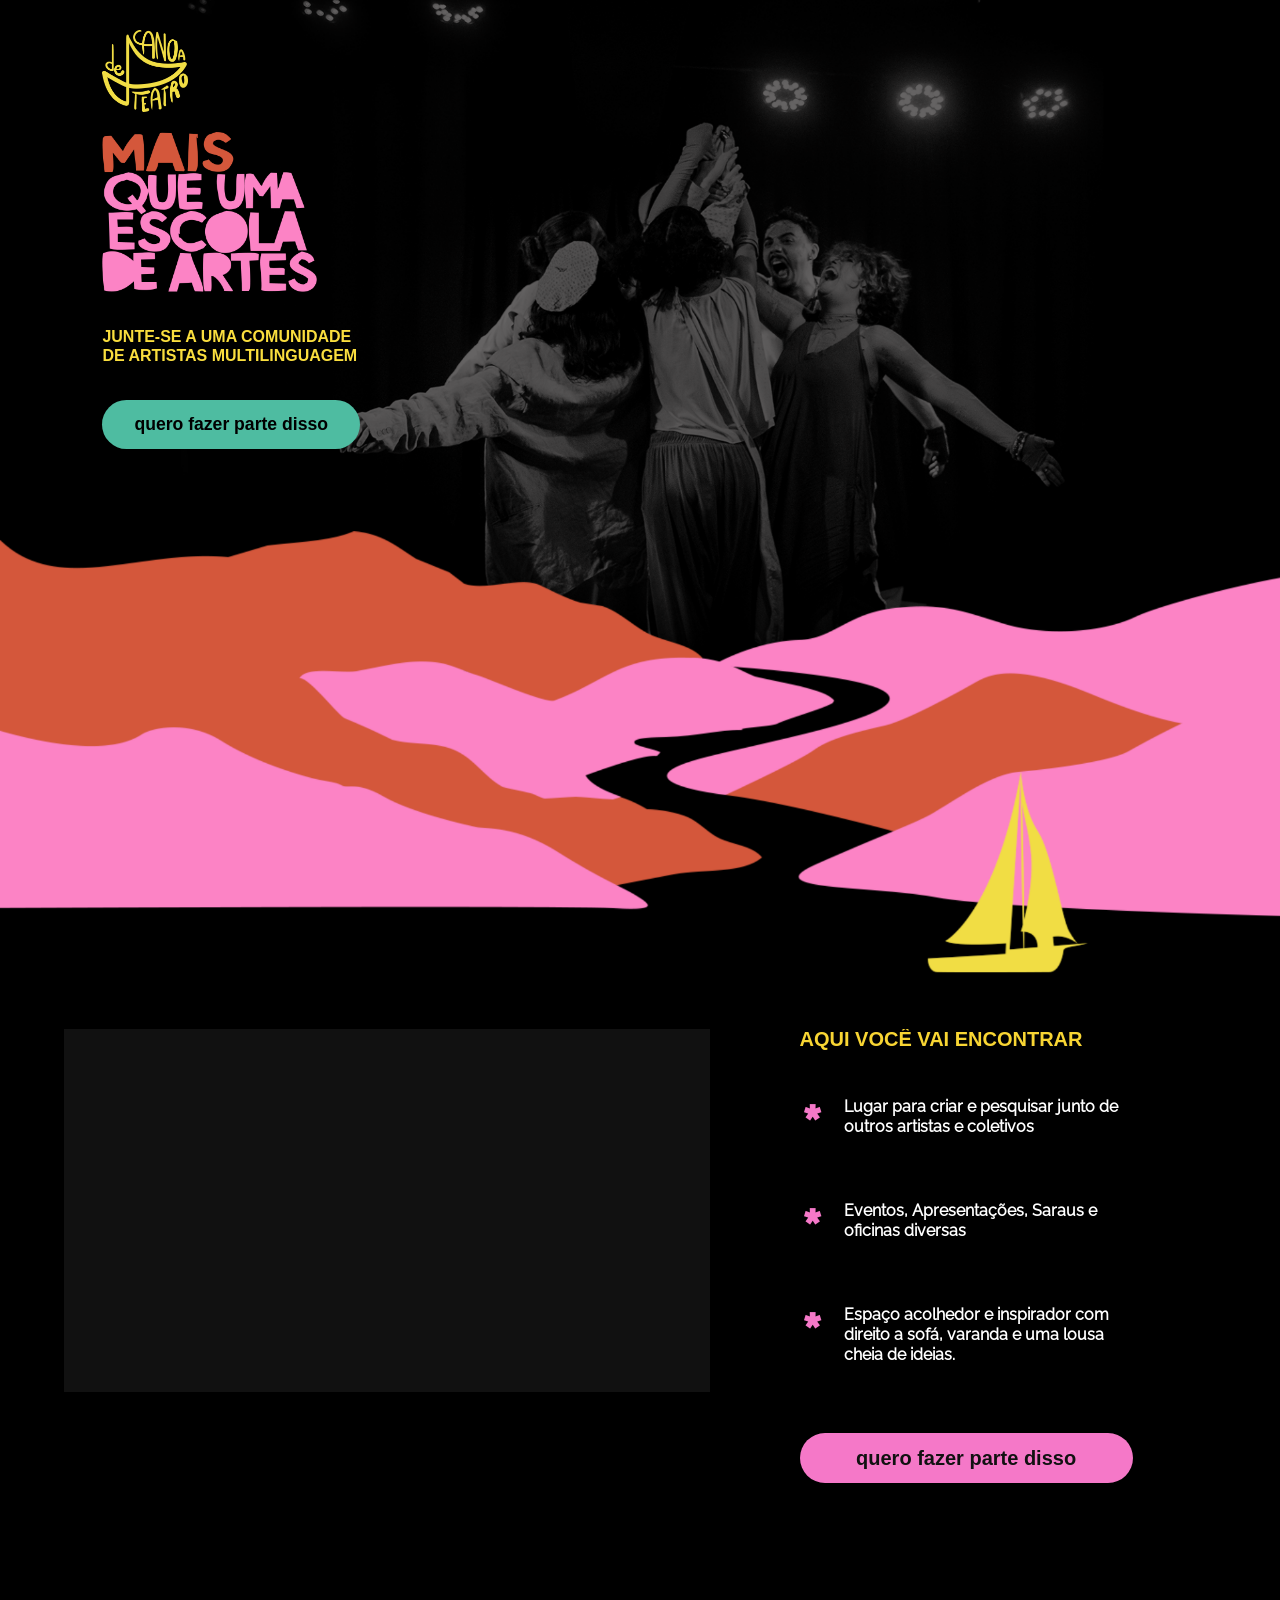
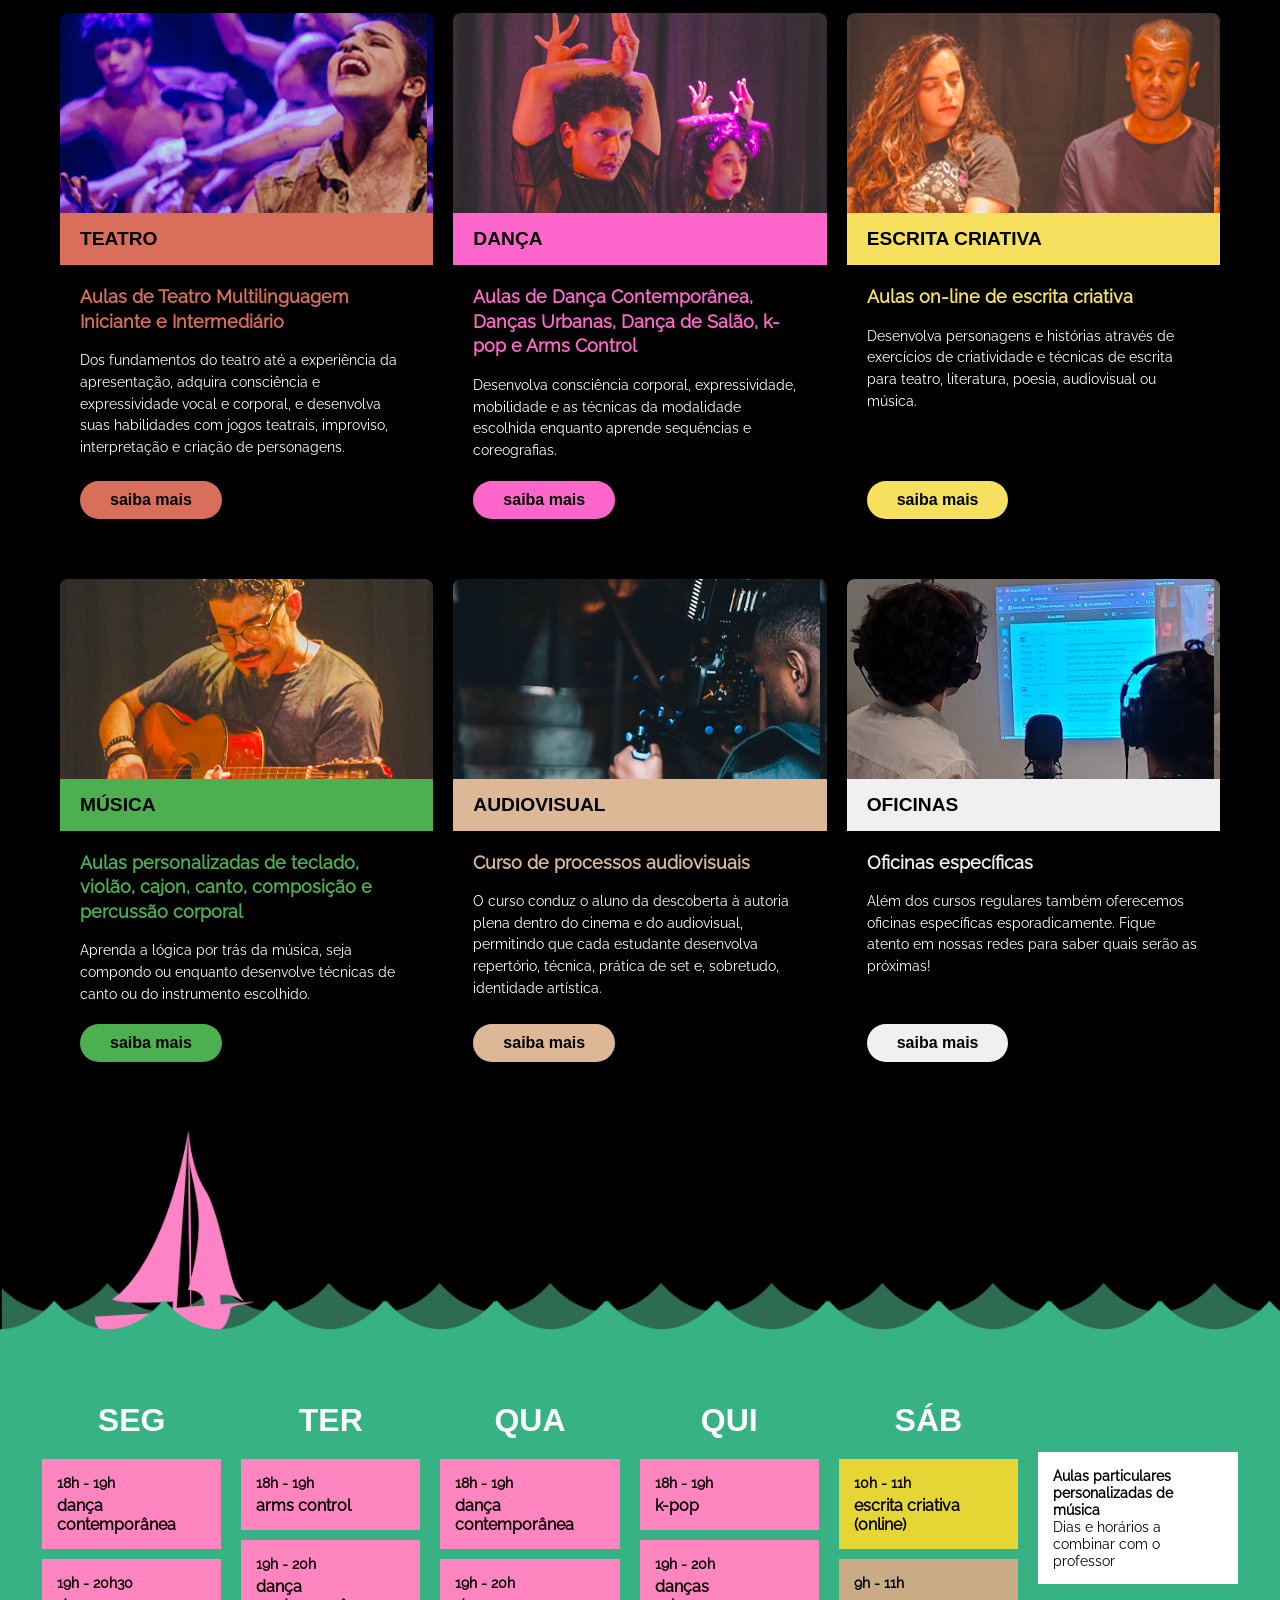
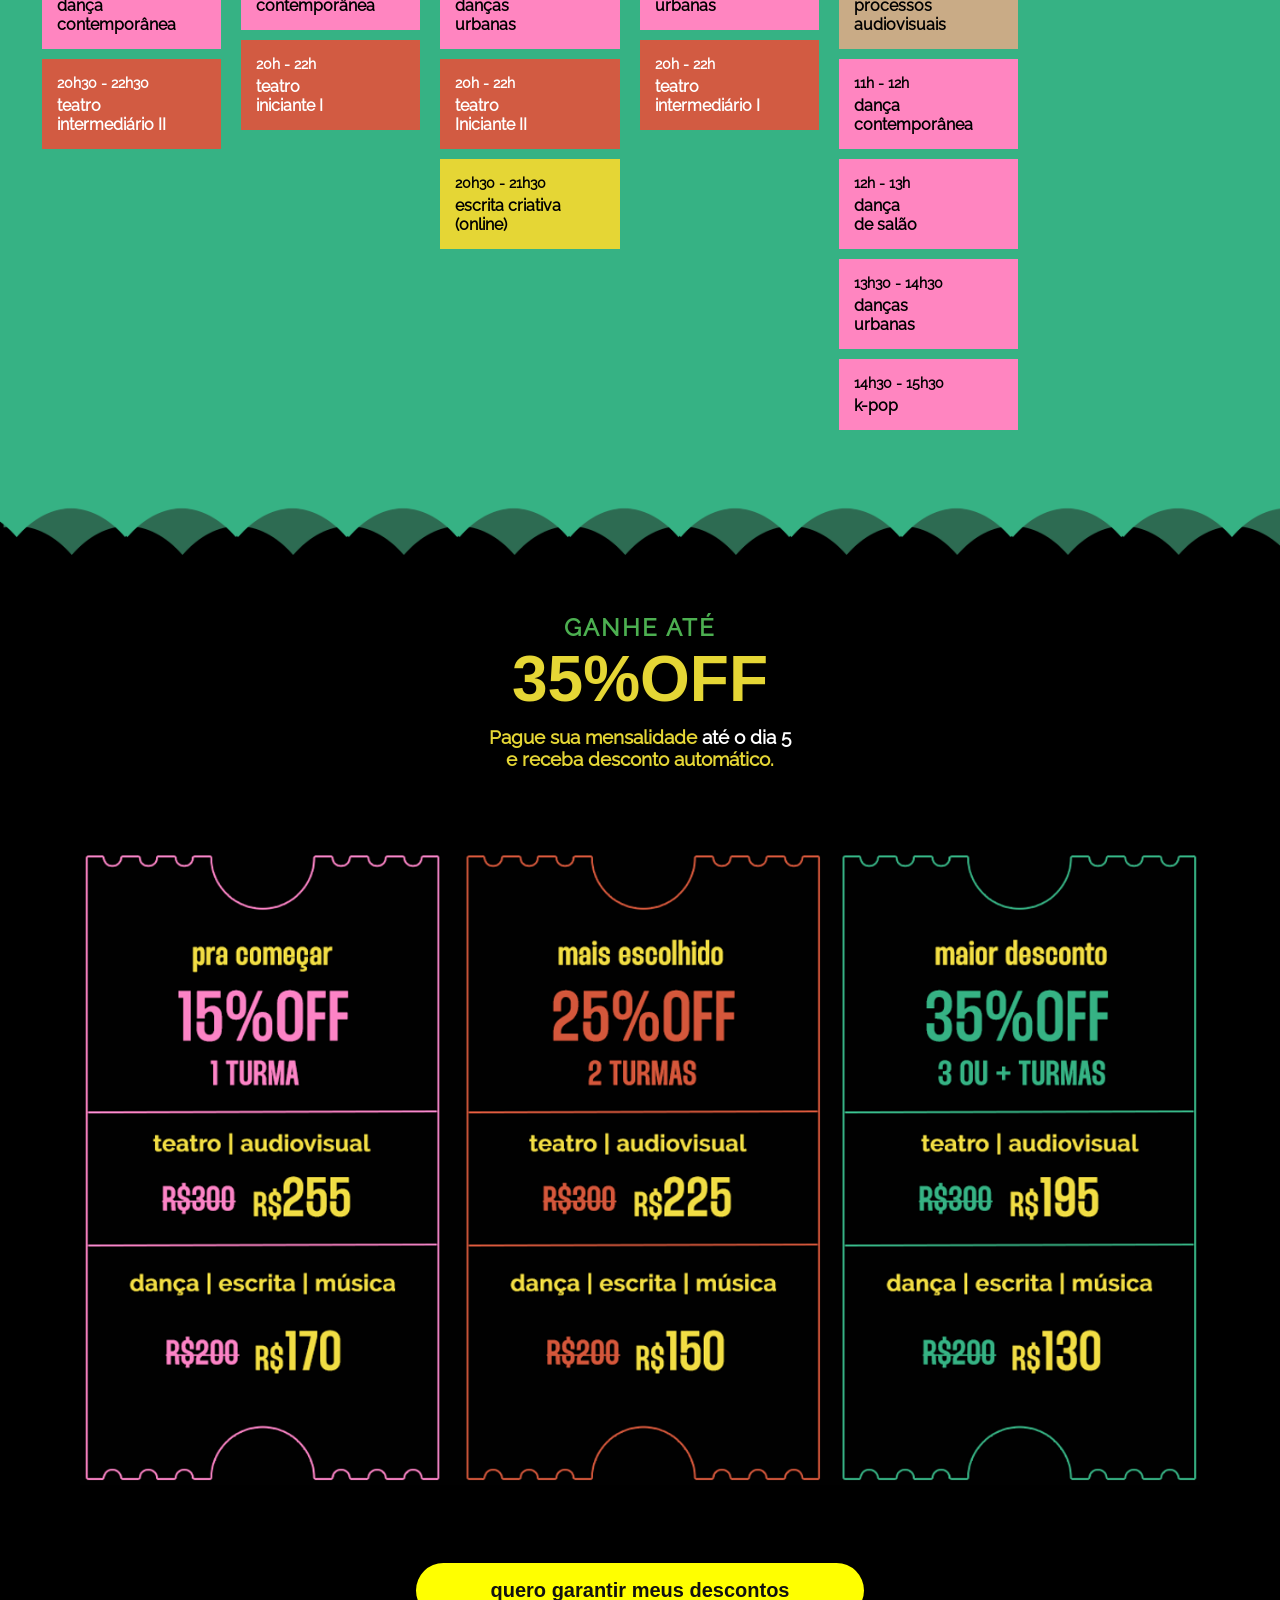
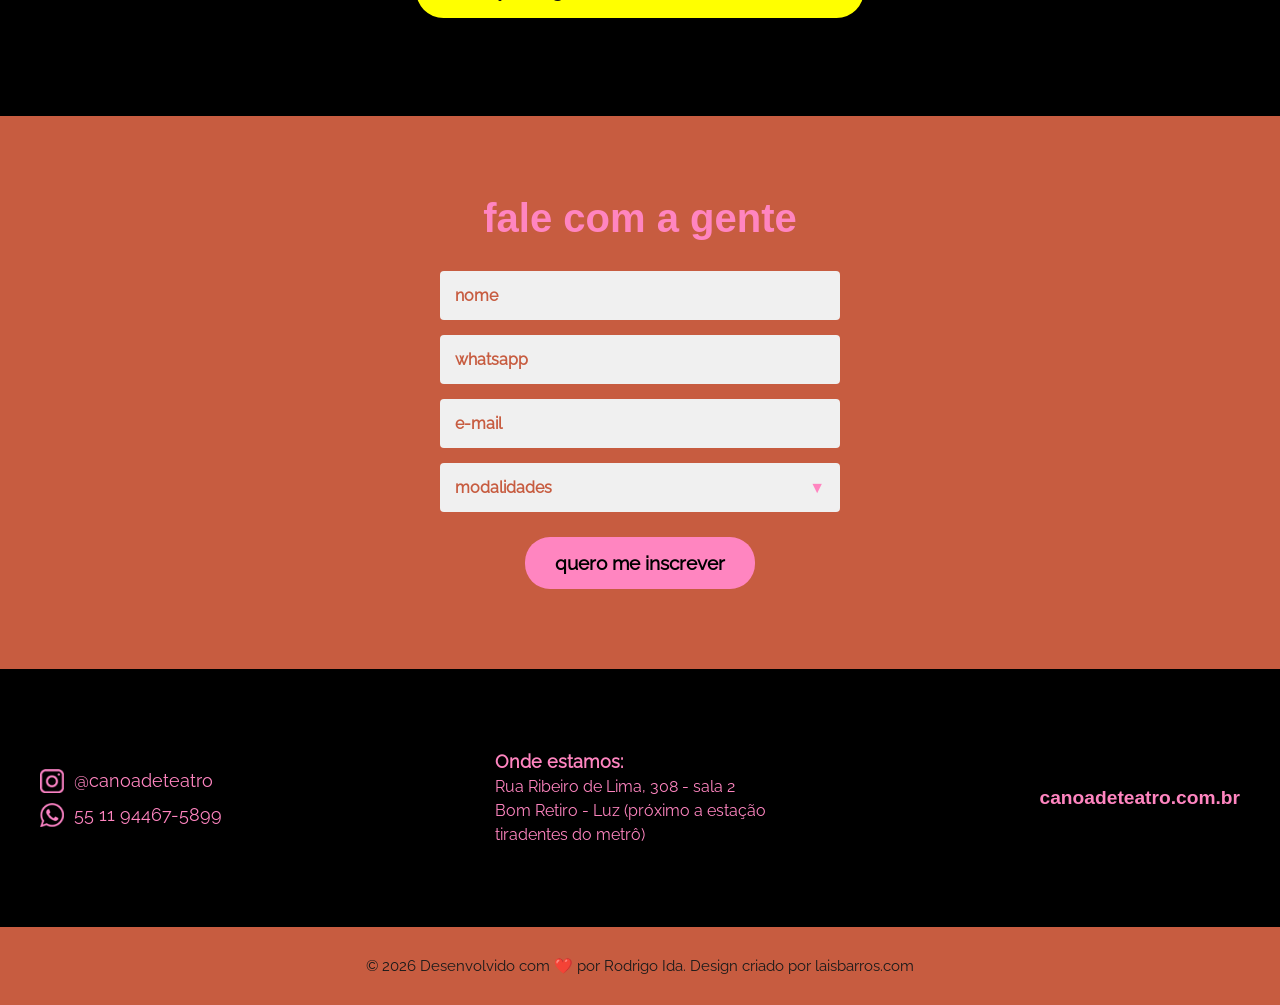
==== commit 1a9906c8: "change font, change theatre schedule" ====
--- a/index.html
+++ b/index.html
@@ -28,7 +28,8 @@
 
 <section class="hero-section">
 
-  <img src="./assets/images/topo1.png" alt="Topo" class="bg-photo-topo">
+  <img src="./assets/images/topo1.png" alt="Topo" class="bg-photo-topo" >
+  <img src="./assets/images/topo-mobile2.png" alt="Topo" class="bg-photo-topo-mobile" >
     <div class="content-container">
       <img src="./assets/images/logo.png" alt="Logo Canoa Teatro" class="logo-placeholder" ">
 
@@ -123,7 +124,7 @@
       <div class="mobile-course-img course__img-theater"></div>
       <div class="mobile-course-category category-orange">teatro</div>
       <div class="mobile-course-content">
-        <h3 class="mobile-course-name title-orange">Aulas de Teatro Multilinguagem Iniciante, Intermediário e Avançado</h3>
+        <h3 class="mobile-course-name title-orange">Aulas de Teatro Multilinguagem Iniciante e Intermediário</h3>
         <p class="mobile-course-desc">Dos fundamentos do teatro até a experiência da apresentação, adquira consciência e expressividade vocal e corporal, e desenvolva suas habilidades com jogos teatrais, improviso, interpretação e criação de personagens.</p>
         <a href="#" class="mobile-course-btn btn-orange">saiba mais</a>
       </div>
@@ -188,7 +189,7 @@
     <div class="courses__image-placeholder course__img-theater"></div>
     <div class="courses__category">teatro</div>
     <div class="courses__content">
-      <div class="courses__title">Aulas de Teatro Multilinguagem Iniciante, Intermediário e Avançado</div>
+      <div class="courses__title">Aulas de Teatro Multilinguagem Iniciante e Intermediário</div>
       <div class="courses__description">
         Dos fundamentos do teatro até a experiência da apresentação, adquira consciência e expressividade vocal e corporal, e desenvolva suas habilidades com jogos teatrais, improviso, interpretação e criação de personagens.
       </div>
@@ -282,7 +283,7 @@
     </div>
     <div class="courses__schedule-card courses__bg-orange">
       <div class="courses__schedule-time">20h30 - 22h30</div>
-      teatro<br>avançado
+      teatro<br> intermediário II
     </div>
   </div>
 
@@ -298,7 +299,7 @@
     </div>
     <div class="courses__schedule-card courses__bg-orange">
       <div class="courses__schedule-time">20h - 22h</div>
-      teatro<br>iniciante
+      teatro<br>iniciante I
     </div>
   </div>
 
@@ -307,6 +308,26 @@
     <div class="courses__schedule-card courses__bg-pink">
       <div class="courses__schedule-time">18h - 19h</div>
       dança<br>contemporânea
+    </div>
+    <div class="courses__schedule-card courses__bg-pink">
+      <div class="courses__schedule-time">19h - 20h</div>
+      danças<br>urbanas
+    </div>
+    <div class="courses__schedule-card courses__bg-orange">
+      <div class="courses__schedule-time">20h - 22h</div>
+      teatro<br>Iniciante II
+    </div>
+    <div class="courses__schedule-card courses__bg-yellow">
+      <div class="courses__schedule-time">20h30 - 21h30</div>
+      escrita criativa<br>(online)
+    </div>
+  </div>
+
+  <div class="courses__day-column">
+    <div class="courses__day-header">QUI</div>
+    <div class="courses__schedule-card courses__bg-pink">
+      <div class="courses__schedule-time">18h - 19h</div>
+      k-pop
     </div>
     <div class="courses__schedule-card courses__bg-pink">
       <div class="courses__schedule-time">19h - 20h</div>
@@ -315,26 +336,6 @@
     <div class="courses__schedule-card courses__bg-orange">
       <div class="courses__schedule-time">20h - 22h</div>
       teatro<br>intermediário I
-    </div>
-    <div class="courses__schedule-card courses__bg-yellow">
-      <div class="courses__schedule-time">20h30 - 21h30</div>
-      escrita criativa<br>(online)
-    </div>
-  </div>
-
-  <div class="courses__day-column">
-    <div class="courses__day-header">QUI</div>
-    <div class="courses__schedule-card courses__bg-pink">
-      <div class="courses__schedule-time">18h - 19h</div>
-      k-pop
-    </div>
-    <div class="courses__schedule-card courses__bg-pink">
-      <div class="courses__schedule-time">19h - 20h</div>
-      danças<br>urbanas
-    </div>
-    <div class="courses__schedule-card courses__bg-orange">
-      <div class="courses__schedule-time">20h - 22h</div>
-      teatro<br>intermediário II
     </div>
   </div>
 
@@ -401,7 +402,7 @@
           <div class="courses__schedule-time">19h - 20h30</div>dança<br>contemporânea
         </div>
         <div class="courses__schedule-card courses__bg-orange">
-          <div class="courses__schedule-time">20h30 - 22h30</div>teatro<br>avançado
+          <div class="courses__schedule-time">20h30 - 22h30</div>teatro<br>Intermediário II
         </div>
       </div>
 
@@ -414,7 +415,7 @@
           <div class="courses__schedule-time">19h - 20h</div>dança<br>contemporânea
         </div>
         <div class="courses__schedule-card courses__bg-orange">
-          <div class="courses__schedule-time">20h - 22h</div>teatro<br>iniciante
+          <div class="courses__schedule-time">20h - 22h</div>teatro<br>iniciante I
         </div>
       </div>
 
@@ -427,7 +428,7 @@
           <div class="courses__schedule-time">19h - 20h</div>danças<br>urbanas
         </div>
         <div class="courses__schedule-card courses__bg-orange">
-          <div class="courses__schedule-time">20h - 22h</div>teatro<br>intermediário I
+          <div class="courses__schedule-time">20h - 22h</div>teatro<br>Iniciante II
         </div>
         <div class="courses__schedule-card courses__bg-yellow">
           <div class="courses__schedule-time">20h30 - 21h30</div>escrita criativa<br>(online)
@@ -443,7 +444,7 @@
           <div class="courses__schedule-time">19h - 20h</div>danças<br>urbanas
         </div>
         <div class="courses__schedule-card courses__bg-orange">
-          <div class="courses__schedule-time">20h - 22h</div>teatro<br>intermediário II
+          <div class="courses__schedule-time">20h - 22h</div>teatro<br>Intermediário I
         </div>
       </div>
 
--- a/css/styles22.css
+++ b/css/styles22.css
@@ -1,15 +1,39 @@
+@font-face {
+    font-family: 'Raleway';
+    /* Caminho apontando para a pasta 'static' conforme sua árvore */
+    src: url('./fonts/Raleway/static/Raleway-Regular.ttf') format('truetype');
+    font-weight: 400;
+    font-style: normal;
+}
+
+/* Importando a Thunder (versão Web WOFF2, Low Contrast) */
+@font-face {
+    font-family: 'Thunder';
+    /* Usando a versão WOFF2 que é a mais otimizada para web */
+    src: url('./fonts/THUNDER/Fonts/Web-TT/Thunder-LC.woff2') format('woff2');
+    font-weight: normal;
+    font-style: normal;
+}
+
+
+
 *{
     margin:0;
     padding:0;
     box-sizing:border-box;
-    /* outline: 1px solid red; */
 }
 
 body{
     background:#000;
-    font-family:Arial, Helvetica, sans-serif;
     overflow-x:hidden;
-}
+    font-family: 'Raleway', sans-serif;
+
+}
+
+a {
+    font-family: 'Thunder', sans-serif;
+}
+
 
 
 .hero-section {
@@ -33,7 +57,13 @@
   width: 100%;
   height: auto;
   z-index: 1;
-  margin-bottom: 40px; 
+  margin-bottom: 40px;
+}
+
+@media (min-width: 1024px) {
+  .bg-photo-topo-mobile {
+    display: none;
+  }
 }
 
 .content-container {
@@ -93,7 +123,6 @@
 
 .subtitle {
   color: #FADE3E;
-  font-family: 'Arial Black', Impact, sans-serif;
   font-weight: 900;
   font-size: 20px;
   line-height: 1.2;
@@ -101,6 +130,7 @@
   margin-top: 35px;
   text-transform: uppercase;
   letter-spacing: 0;
+  font-family: 'Thunder', sans-serif;
 }
 
 @media (max-width: 1300px) {
@@ -124,7 +154,6 @@
   background-color: #4EBCA1;
   color: #000000;
   text-decoration: none;
-  font-family: Arial, Helvetica, sans-serif;
   font-weight: bold;
   font-size: 1.1rem;
   padding: 14px 32px;
@@ -231,6 +260,7 @@
     text-transform:uppercase;
     line-height:1;
     margin-bottom:48px;
+    font-family: 'Thunder', sans-serif;
 }
 
 .community-list{
@@ -369,6 +399,7 @@
     font-weight: bold;
     text-transform: uppercase;
     font-size: 1.2rem;
+    font-family: 'Thunder', sans-serif;
   }
 
   .courses__content {
@@ -443,7 +474,6 @@
     justify-content: center;
     gap: 20px;
     flex-wrap: wrap;
-    font-family: sans-serif;
     margin: 0;
     padding: 50px 0 50px 0;
     box-sizing: border-box;
@@ -477,6 +507,7 @@
     font-weight: bold;
     text-transform: uppercase;
     margin-bottom: 10px;
+    font-family: 'Thunder', sans-serif;
   }
 
   .courses__schedule-card {
@@ -547,6 +578,7 @@
     font-weight: 900; /* Extra bold */
     line-height: 1;
     margin: 0;
+    font-family: 'Thunder', sans-serif;
   }
 
 
@@ -586,7 +618,6 @@
   display: flex;
   flex-direction: column;
   align-items: center;
-  font-family: sans-serif;
 }
 
 .courses__contact-title {
@@ -595,6 +626,7 @@
   font-weight: bold;
   margin-bottom: 30px;
   text-align: center;
+  font-family: 'Thunder', sans-serif;
 }
 
 .courses__contact-form {
@@ -669,7 +701,6 @@
   background-color: #000;
   color: #ff85c0; /* Pink color matching the text */
   padding: 80px 20px;
-  font-family: sans-serif;
 }
 
 .footer__content {
@@ -735,7 +766,6 @@
 .site-footer-authorship p {
   margin: 0;
   color: #1A1A1A;
-  font-family: Georgia, 'Times New Roman', Times, serif;
   font-size: 15px;
   text-align: center;
 }
--- a/css/style-mobile.css
+++ b/css/style-mobile.css
@@ -16,6 +16,10 @@
 
     /* Transformando a tag <img> em um fundo fixo que cobre toda a seção */
     .bg-photo-topo {
+
+        display: none; /* Esconde a imagem original no mobile */
+    }
+    .bg-photo-topo-mobile {
         position: absolute;
         top: 0;
         left: 0;
@@ -200,9 +204,9 @@
         color: #F8D533; /* Amarelo do logo */
         font-size: 32px;
         text-transform: uppercase;
-        font-family: 'Anton', sans-serif;
         letter-spacing: 1px;
         margin-bottom: 20px;
+        font-family: 'Thunder', sans-serif;
     }
 
     .mobile-carousel-dots {
@@ -258,8 +262,8 @@
     .mobile-course-category {
         padding: 12px 20px;
         font-size: 26px;
-        font-family: 'Anton', sans-serif;
         color: #111;
+        font-family: 'Thunder', sans-serif;
     }
 
     .mobile-course-content {
@@ -292,7 +296,6 @@
         border-radius: 999px;
         color: #111;
         font-size: 20px;
-        font-family: 'Anton', sans-serif;
         margin: auto auto 0 auto; /* Empurra pro rodapé do card e centraliza */
         transition: transform 0.2s;
     }
@@ -413,12 +416,12 @@
     }
 
     .mobile-day-header {
-        font-family: 'Anton', sans-serif;
         font-size: 45px;
         color: #fff;
         text-transform: uppercase;
         margin-bottom: 10px;
         letter-spacing: 1px;
+        font-family: 'Thunder', sans-serif;
     }
 
     /* Ajuste nos cards originais herdados para o carrossel mobile */
@@ -454,6 +457,9 @@
     padding: 0 4px;
     padding-bottom: 20px;
     }
+    .courses__prices-image {
+        min-height: 250px;
+    }
 
     .courses__cta-button {
             height: 30px;
@@ -469,7 +475,6 @@
     }
 
     .courses__contact-title {
-        font-family: 'Anton', sans-serif; /* Aplicando a fonte condensada vista no print */
         font-size: 42px; /* Aumentando o destaque no mobile */
         font-weight: normal; /* O Anton já é naturalmente espesso */
         letter-spacing: 1px;
@@ -496,7 +501,6 @@
     }
 
     .courses__contact-submit {
-        font-family: 'Anton', sans-serif; /* O botão também partilha a mesma tipografia do título */
         font-size: 22px;
         font-weight: normal;
         width: 85%; /* No print o botão não ocupa 100% da largura */
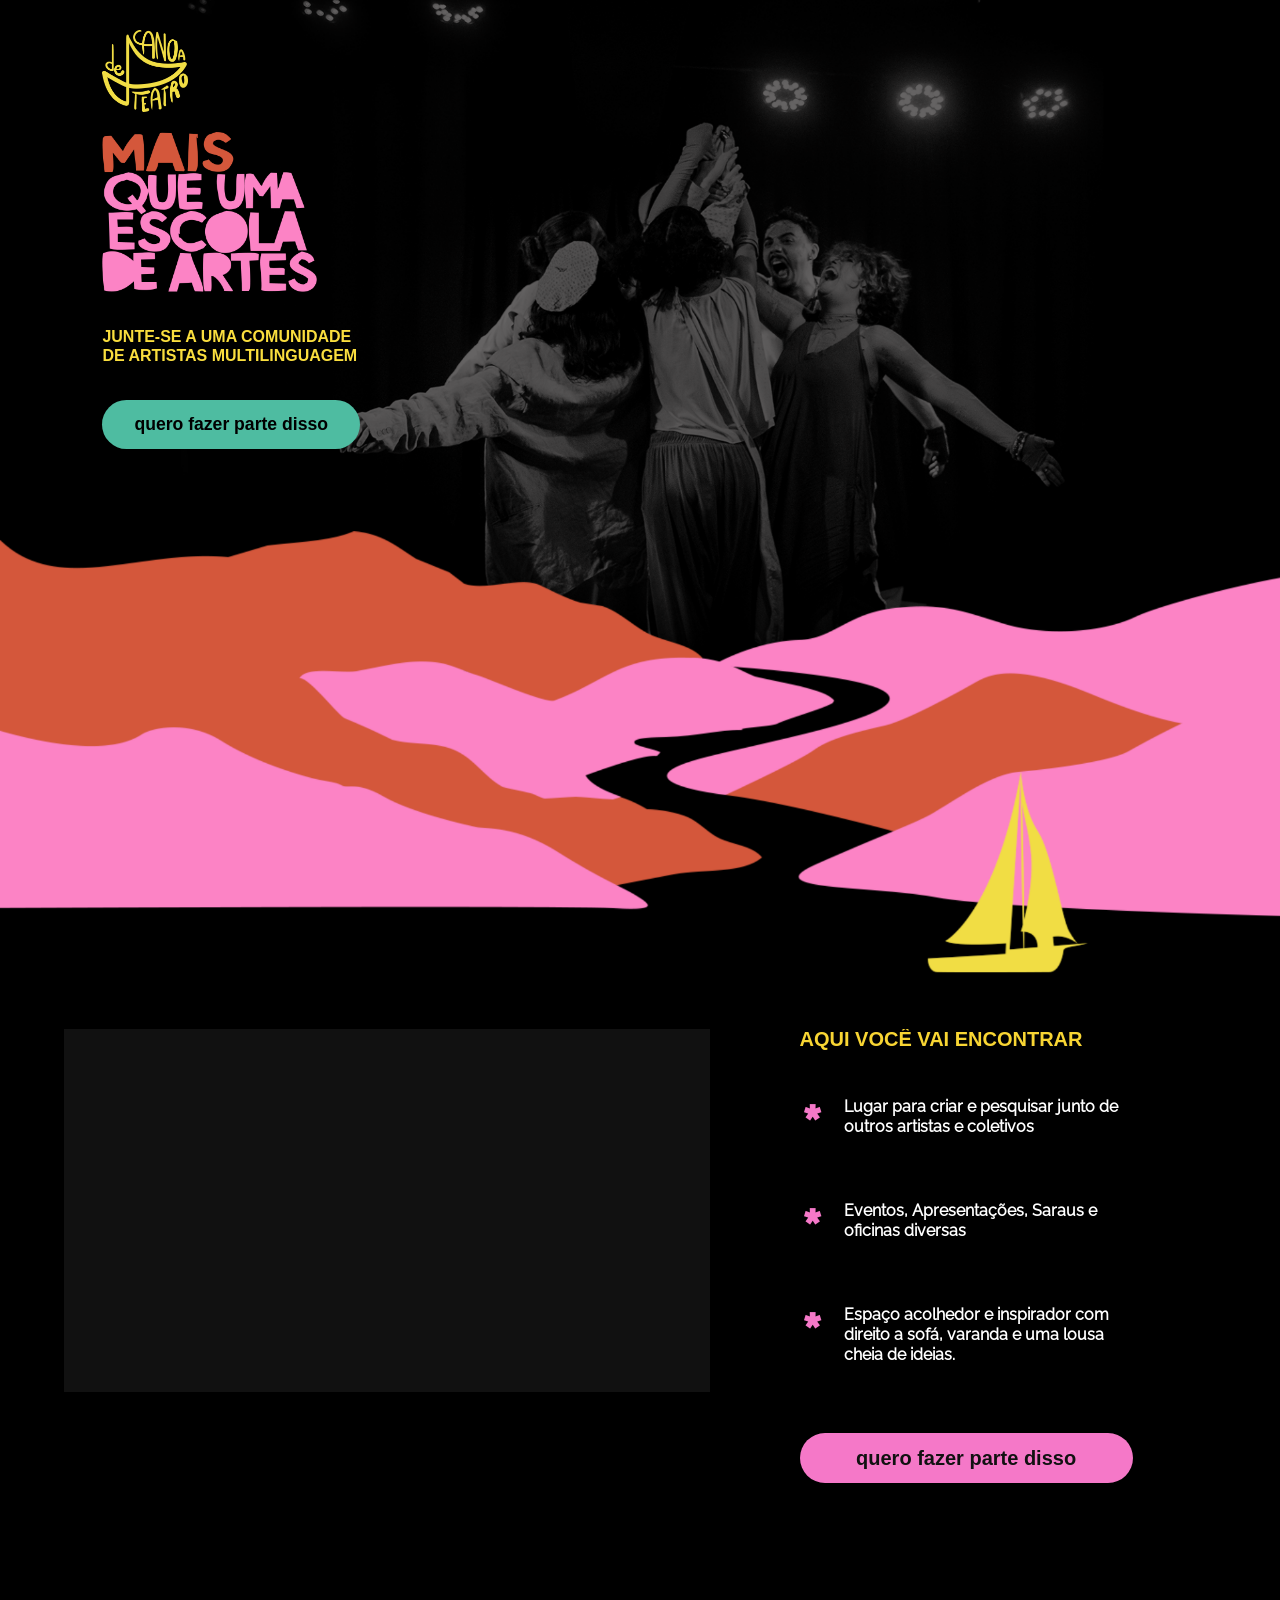
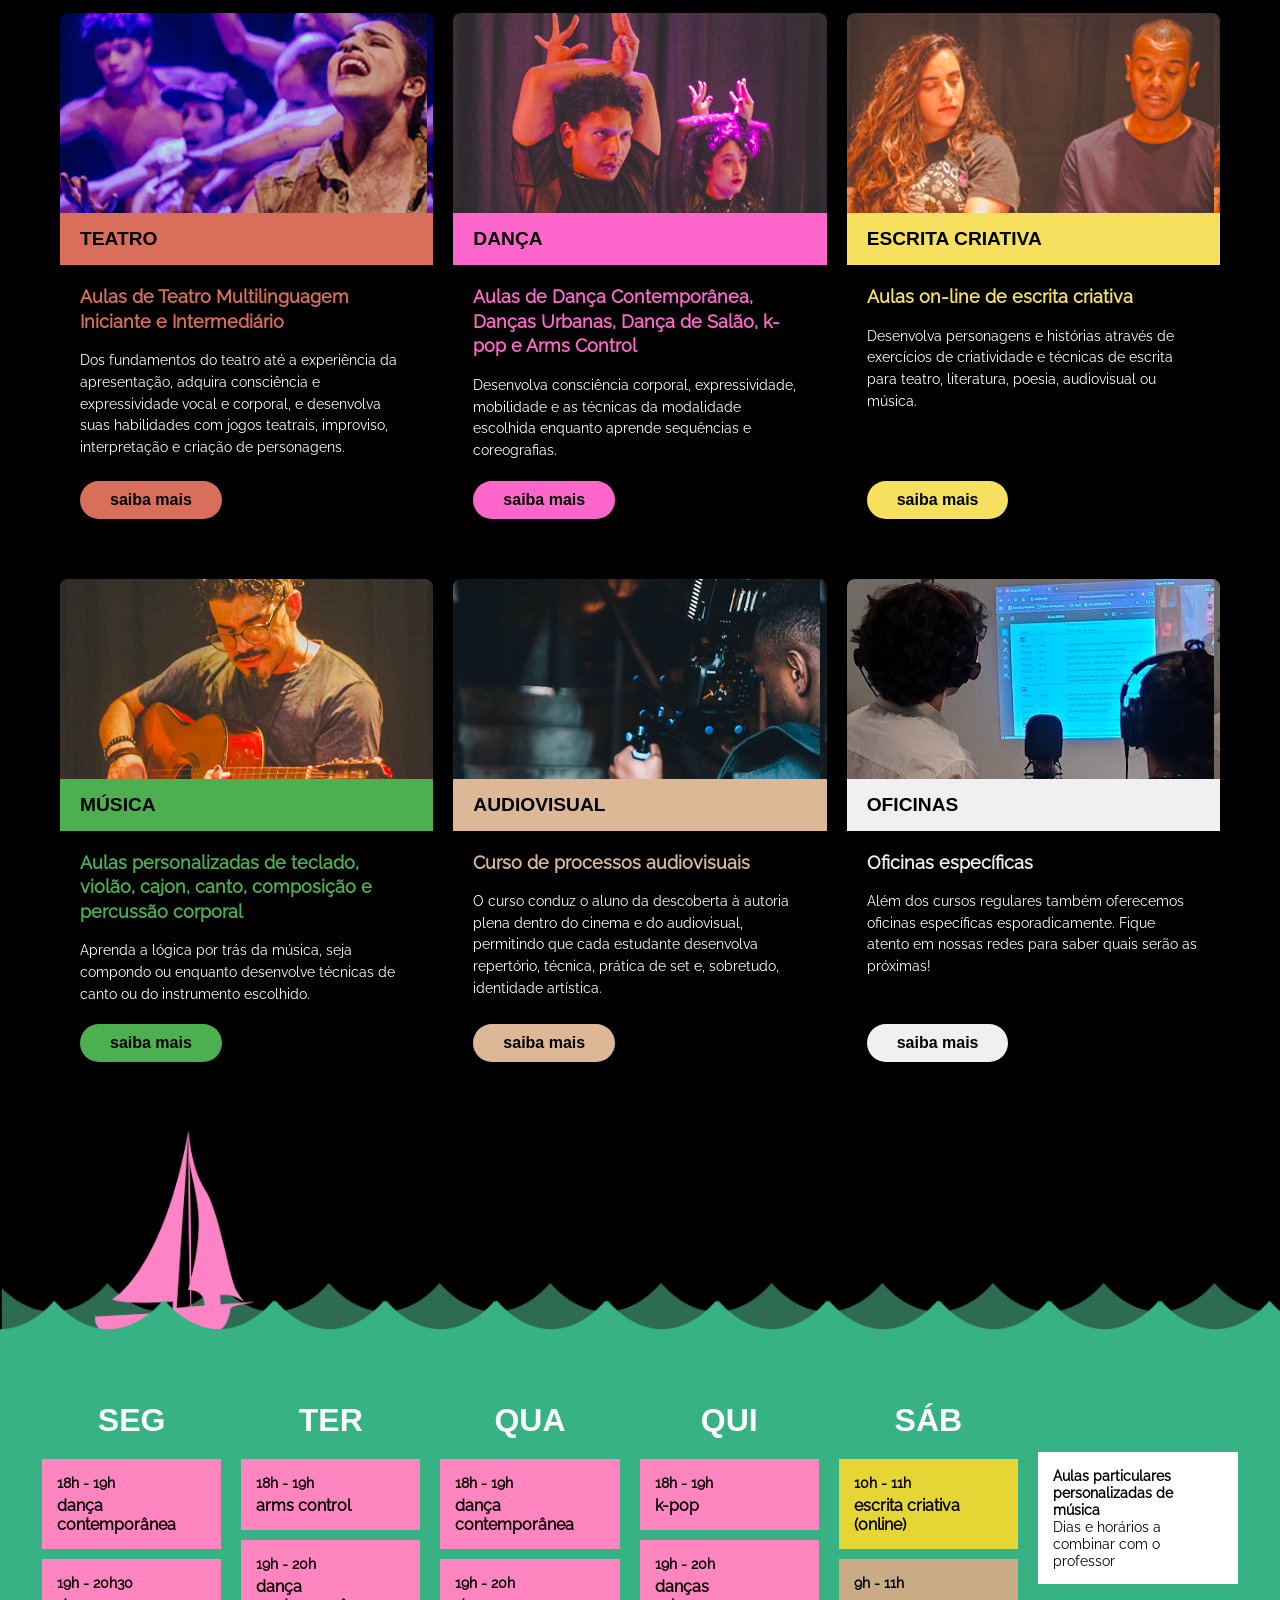
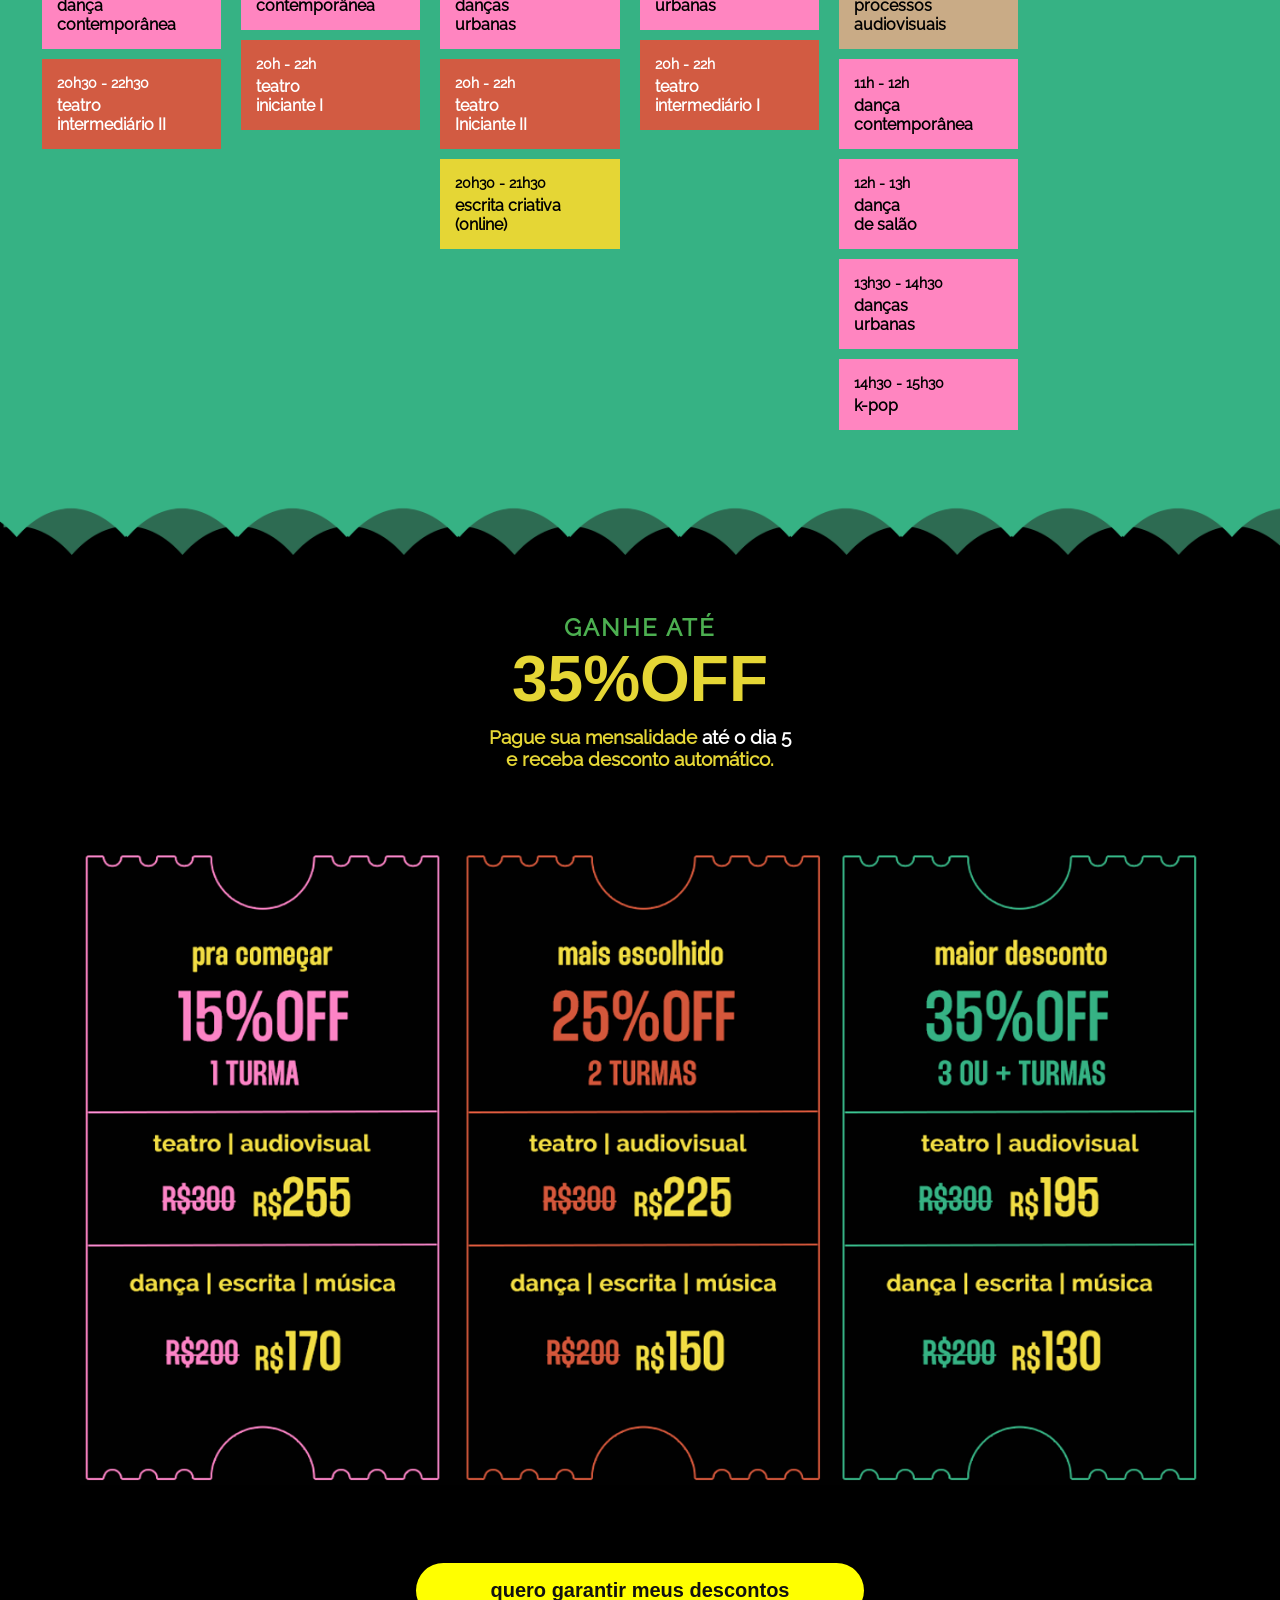
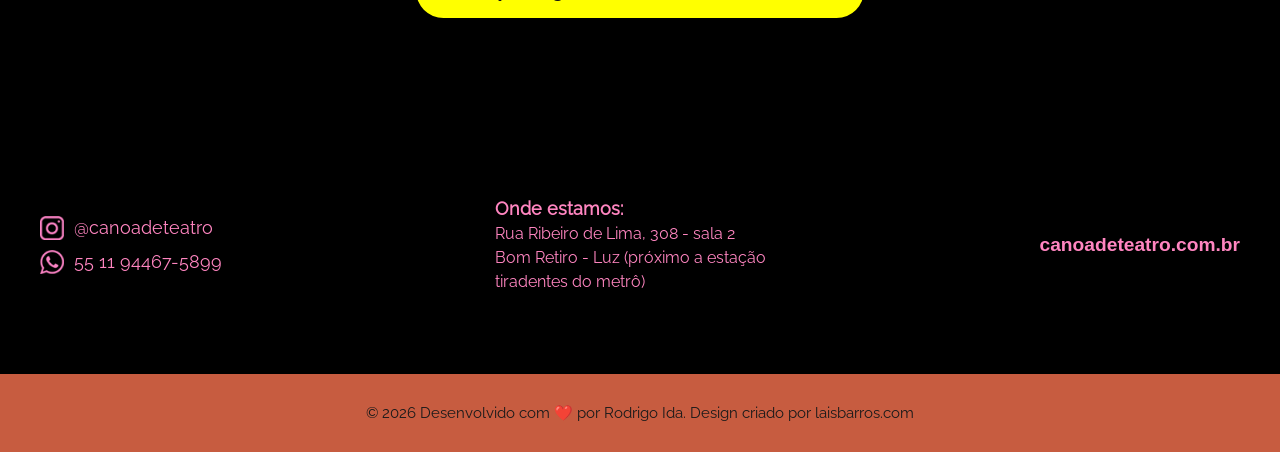
==== commit 2dbc5324: "finished" ====
--- a/index.html
+++ b/index.html
@@ -41,7 +41,7 @@
           DE ARTISTAS MULTILINGUAGEM
         </p>
 
-        <a href="#" class="cta-button">quero fazer parte disso</a>
+        <a href="https://api.whatsapp.com/send/?phone=5511944675899&text=Ol%C3%A1%2C+gostaria+de+saber+mais+sobre+os+cursos%21&type=phone_number&app_absent=0" class="cta-button">quero fazer parte disso</a>
       </div>
     </div>
 
@@ -95,7 +95,7 @@
 
             </div>
 
-            <a href="#" class="community-btn">
+            <a href="https://api.whatsapp.com/send/?phone=5511944675899&text=Ol%C3%A1%2C+gostaria+de+saber+mais+sobre+os+cursos%21&type=phone_number&app_absent=0" class="community-btn">
                 quero fazer parte disso
             </a>
 
@@ -126,7 +126,7 @@
       <div class="mobile-course-content">
         <h3 class="mobile-course-name title-orange">Aulas de Teatro Multilinguagem Iniciante e Intermediário</h3>
         <p class="mobile-course-desc">Dos fundamentos do teatro até a experiência da apresentação, adquira consciência e expressividade vocal e corporal, e desenvolva suas habilidades com jogos teatrais, improviso, interpretação e criação de personagens.</p>
-        <a href="#" class="mobile-course-btn btn-orange">saiba mais</a>
+        <a href="https://api.whatsapp.com/send/?phone=5511944675899&text=Ol%C3%A1%2C+gostaria+de+saber+mais+sobre+os+cursos%21&type=phone_number&app_absent=0" class="mobile-course-btn btn-orange">saiba mais</a>
       </div>
     </div>
 
@@ -136,7 +136,7 @@
       <div class="mobile-course-content">
         <h3 class="mobile-course-name title-pink">Aulas de Dança Contemporânea, Danças Urbanas, Dança de Salão, k-pop e Arms Control</h3>
         <p class="mobile-course-desc">Desenvolva consciência corporal, expressividade, mobilidade e as técnicas da modalidade escolhida enquanto aprende sequências e coreografias.</p>
-        <a href="#" class="mobile-course-btn btn-pink">saiba mais</a>
+        <a href="https://api.whatsapp.com/send/?phone=5511944675899&text=Ol%C3%A1%2C+gostaria+de+saber+mais+sobre+os+cursos%21&type=phone_number&app_absent=0" class="mobile-course-btn btn-pink">saiba mais</a>
       </div>
     </div>
 
@@ -146,7 +146,7 @@
       <div class="mobile-course-content">
         <h3 class="mobile-course-name title-yellow">Aulas on-line de escrita criativa</h3>
         <p class="mobile-course-desc">Desenvolva personagens e histórias através de exercícios de criatividade e técnicas de escrita para teatro, literatura, poesia, audiovisual ou música.</p>
-        <a href="#" class="mobile-course-btn btn-yellow">saiba mais</a>
+        <a href="https://api.whatsapp.com/send/?phone=5511944675899&text=Ol%C3%A1%2C+gostaria+de+saber+mais+sobre+os+cursos%21&type=phone_number&app_absent=0" class="mobile-course-btn btn-yellow">saiba mais</a>
       </div>
     </div>
 
@@ -156,7 +156,7 @@
       <div class="mobile-course-content">
         <h3 class="mobile-course-name title-green">Aulas personalizadas de teclado, violão, cajon, canto, composição e percussão corporal</h3>
         <p class="mobile-course-desc">Aprenda a lógica por trás da música, seja compondo ou enquanto desenvolve técnicas de canto ou do instrumento escolhido.</p>
-        <a href="#" class="mobile-course-btn btn-green">saiba mais</a>
+        <a href="https://api.whatsapp.com/send/?phone=5511944675899&text=Ol%C3%A1%2C+gostaria+de+saber+mais+sobre+os+cursos%21&type=phone_number&app_absent=0" class="mobile-course-btn btn-green">saiba mais</a>
       </div>
     </div>
 
@@ -166,7 +166,7 @@
       <div class="mobile-course-content">
         <h3 class="mobile-course-name title-beige">Curso de processos audiovisuais</h3>
         <p class="mobile-course-desc">O curso conduz o aluno da descoberta à autoria plena dentro do cinema e do audiovisual, permitindo que cada estudante desenvolva repertório, técnica, prática de set e, sobretudo, identidade artística.</p>
-        <a href="#" class="mobile-course-btn btn-beige">saiba mais</a>
+        <a href="https://api.whatsapp.com/send/?phone=5511944675899&text=Ol%C3%A1%2C+gostaria+de+saber+mais+sobre+os+cursos%21&type=phone_number&app_absent=0" class="mobile-course-btn btn-beige">saiba mais</a>
       </div>
     </div>
 
@@ -176,7 +176,7 @@
       <div class="mobile-course-content">
         <h3 class="mobile-course-name title-white">Oficinas específicas</h3>
         <p class="mobile-course-desc">Além dos cursos regulares também oferecemos oficinas específicas esporadicamente. Fique atento em nossas redes para saber quais serão as próximas!</p>
-        <a href="#" class="mobile-course-btn btn-white">saiba mais</a>
+        <a href="https://api.whatsapp.com/send/?phone=5511944675899&text=Ol%C3%A1%2C+gostaria+de+saber+mais+sobre+os+cursos%21&type=phone_number&app_absent=0" class="mobile-course-btn btn-white">saiba mais</a>
       </div>
     </div>
 
@@ -193,7 +193,7 @@
       <div class="courses__description">
         Dos fundamentos do teatro até a experiência da apresentação, adquira consciência e expressividade vocal e corporal, e desenvolva suas habilidades com jogos teatrais, improviso, interpretação e criação de personagens.
       </div>
-      <a href="#" class="courses__button">saiba mais</a>
+      <a href="https://api.whatsapp.com/send/?phone=5511944675899&text=Ol%C3%A1%2C+gostaria+de+saber+mais+sobre+os+cursos%21&type=phone_number&app_absent=0" class="courses__button">saiba mais</a>
     </div>
   </div>
 
@@ -205,7 +205,7 @@
       <div class="courses__description">
         Desenvolva consciência corporal, expressividade, mobilidade e as técnicas da modalidade escolhida enquanto aprende sequências e coreografias.
       </div>
-      <a href="#" class="courses__button">saiba mais</a>
+      <a href="https://api.whatsapp.com/send/?phone=5511944675899&text=Ol%C3%A1%2C+gostaria+de+saber+mais+sobre+os+cursos%21&type=phone_number&app_absent=0" class="courses__button">saiba mais</a>
     </div>
   </div>
 
@@ -217,7 +217,7 @@
       <div class="courses__description">
         Desenvolva personagens e histórias através de exercícios de criatividade e técnicas de escrita para teatro, literatura, poesia, audiovisual ou música.
       </div>
-      <a href="#" class="courses__button">saiba mais</a>
+      <a href="https://api.whatsapp.com/send/?phone=5511944675899&text=Ol%C3%A1%2C+gostaria+de+saber+mais+sobre+os+cursos%21&type=phone_number&app_absent=0" class="courses__button">saiba mais</a>
     </div>
   </div>
 </div>
@@ -232,7 +232,7 @@
       <div class="courses__description">
         Aprenda a lógica por trás da música, seja compondo ou enquanto desenvolve técnicas de canto ou do instrumento escolhido.
       </div>
-      <a href="#" class="courses__button">saiba mais</a>
+      <a href="https://api.whatsapp.com/send/?phone=5511944675899&text=Ol%C3%A1%2C+gostaria+de+saber+mais+sobre+os+cursos%21&type=phone_number&app_absent=0" class="courses__button">saiba mais</a>
     </div>
   </div>
 
@@ -244,7 +244,7 @@
       <div class="courses__description">
         O curso conduz o aluno da descoberta à autoria plena dentro do cinema e do audiovisual, permitindo que cada estudante desenvolva repertório, técnica, prática de set e, sobretudo, identidade artística.
       </div>
-      <a href="#" class="courses__button">saiba mais</a>
+      <a href="https://api.whatsapp.com/send/?phone=5511944675899&text=Ol%C3%A1%2C+gostaria+de+saber+mais+sobre+os+cursos%21&type=phone_number&app_absent=0" class="courses__button">saiba mais</a>
     </div>
   </div>
 
@@ -256,7 +256,7 @@
       <div class="courses__description">
         Além dos cursos regulares também oferecemos oficinas específicas esporadicamente. Fique atento em nossas redes para saber quais serão as próximas!
       </div>
-      <a href="#" class="courses__button">saiba mais</a>
+      <a href="https://api.whatsapp.com/send/?phone=5511944675899&text=Ol%C3%A1%2C+gostaria+de+saber+mais+sobre+os+cursos%21&type=phone_number&app_absent=0" class="courses__button">saiba mais</a>
     </div>
   </div>
 </div>
@@ -500,13 +500,13 @@
 
 <div class="courses__prices">
   <img src="./assets/images/prices.png" alt="Imagem de preços" class="courses__prices-image">
-  <a href="#" class="courses__cta-button">quero garantir meus descontos</a>
+  <a href="https://api.whatsapp.com/send/?phone=5511944675899&text=Ol%C3%A1%2C+gostaria+de+saber+mais+sobre+os+cursos%21&type=phone_number&app_absent=0" class="courses__cta-button">quero garantir meus descontos</a>
   
 </div>
 
 </section>
 
-<div class="courses__contact-section">
+<div class="courses__contact-section" style="display: none;">
   <h2 class="courses__contact-title">fale com a gente</h2>
   <form class="courses__contact-form">
     <input type="text" class="courses__contact-input" placeholder="nome">
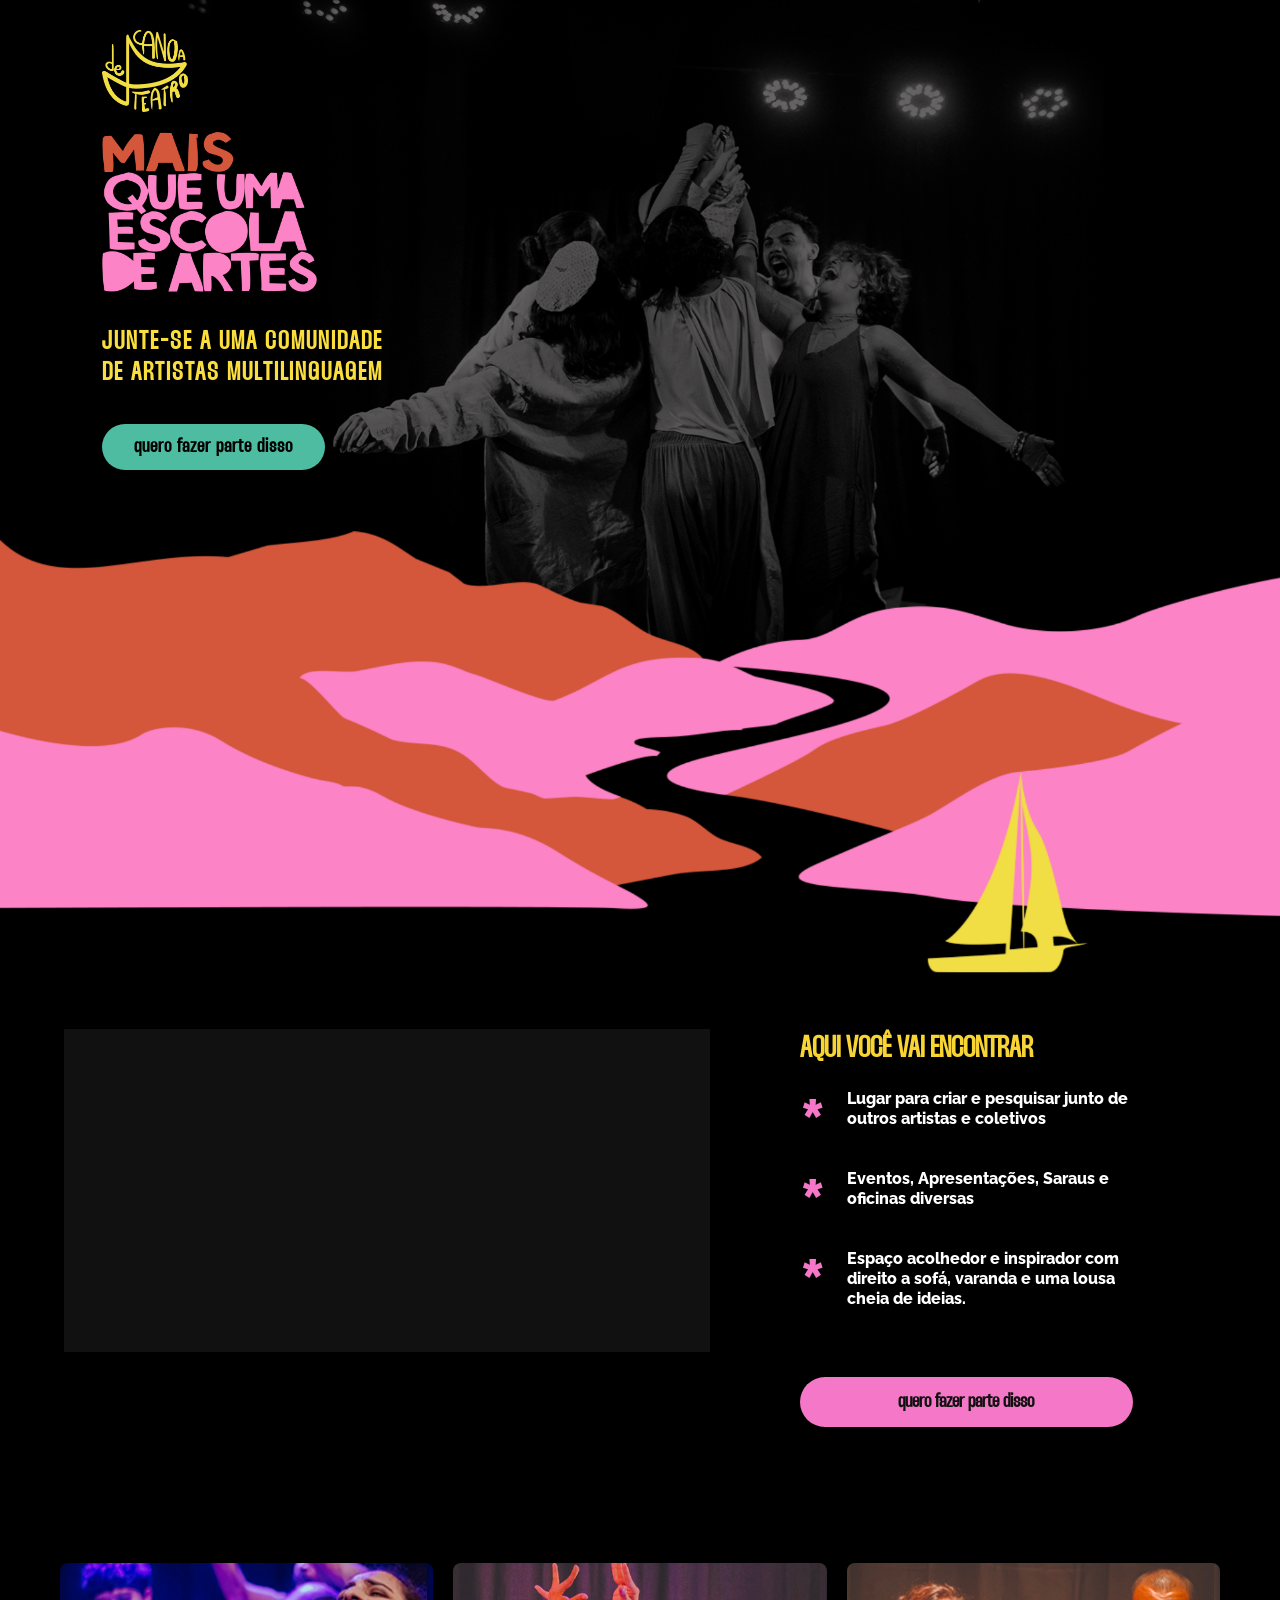
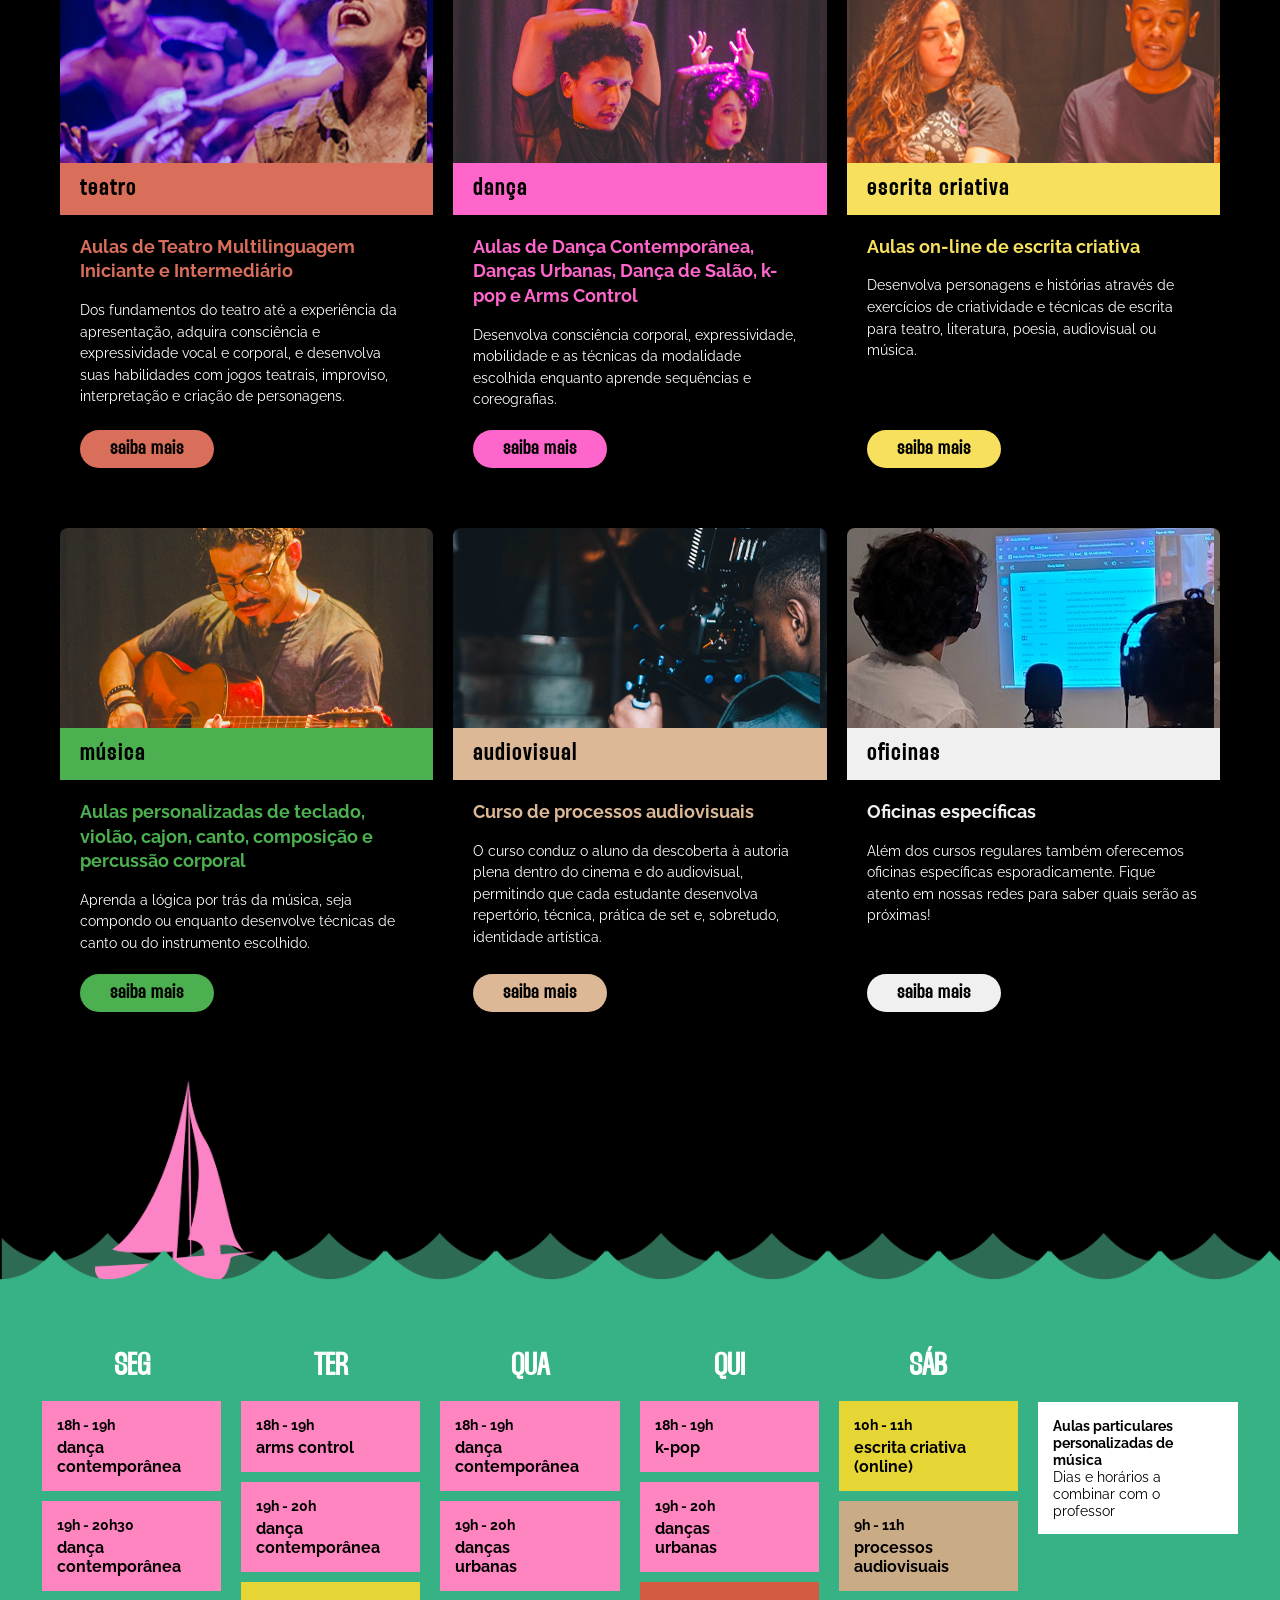
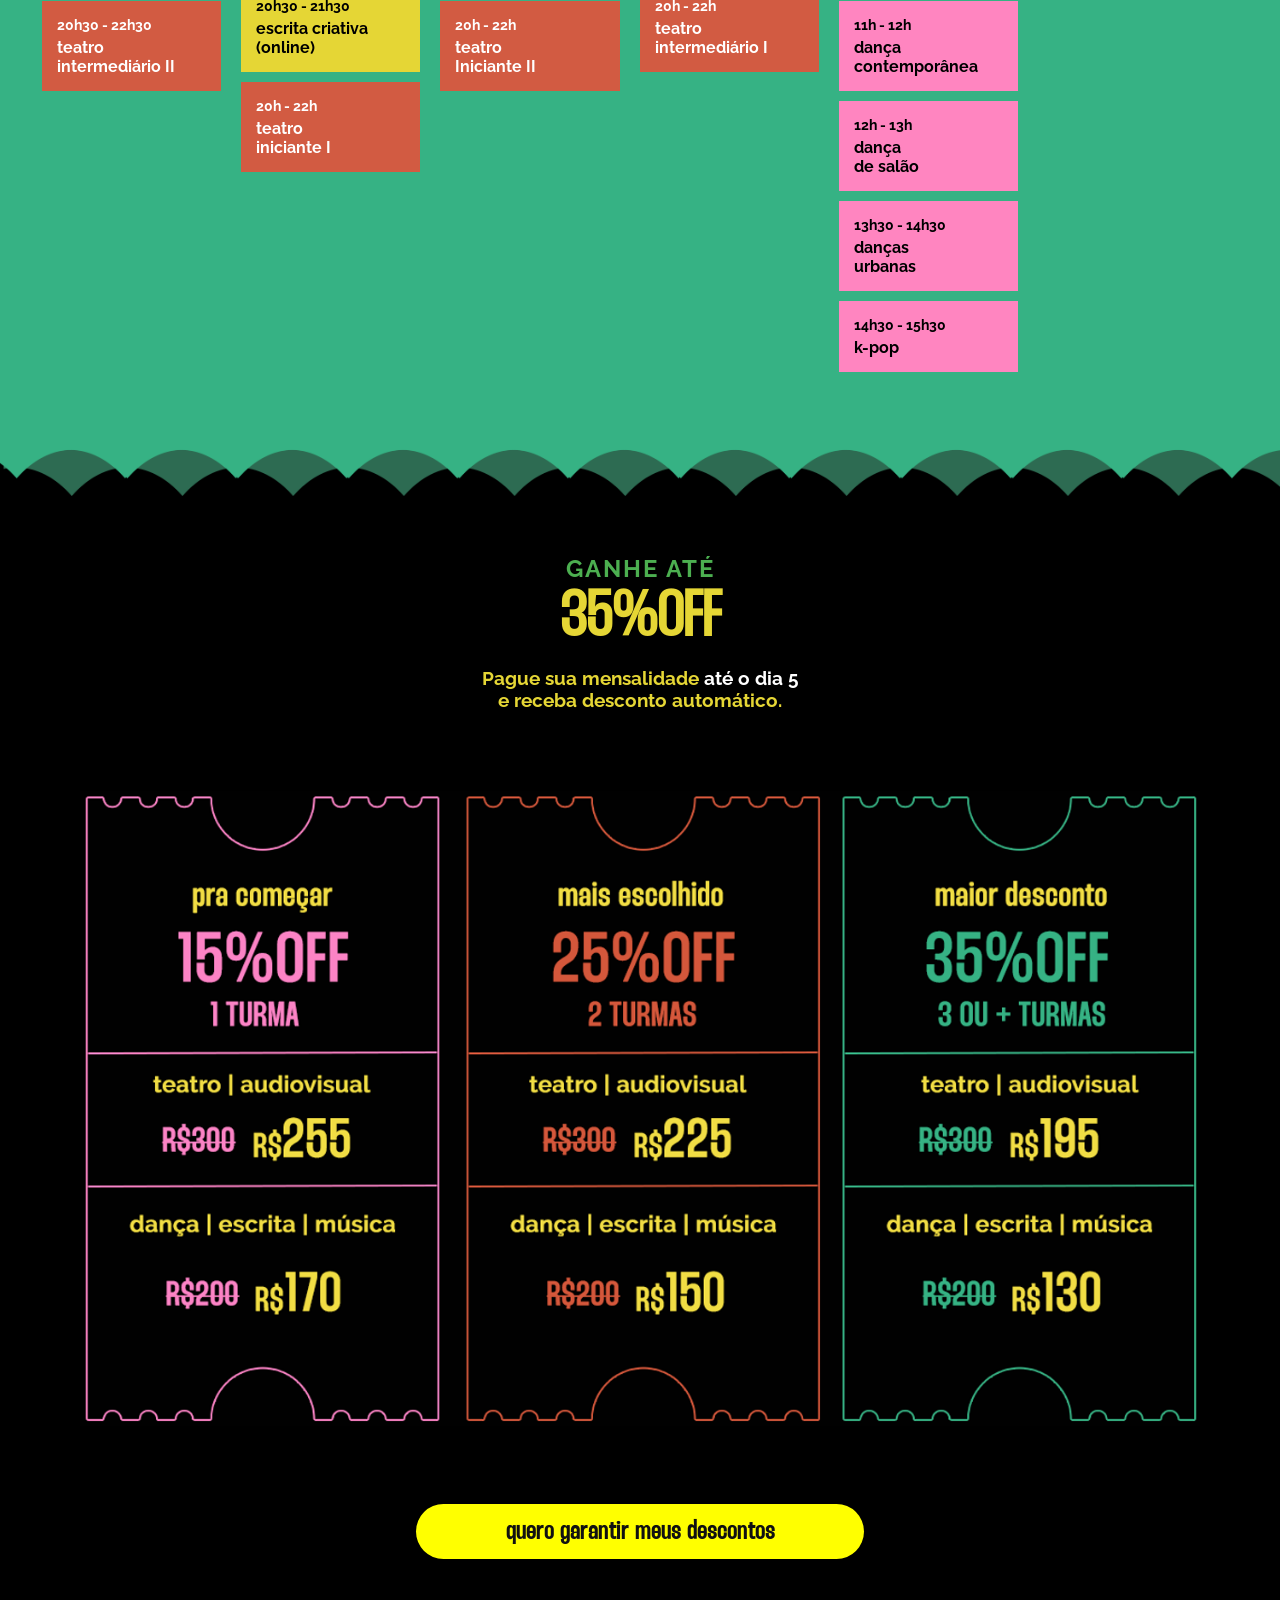
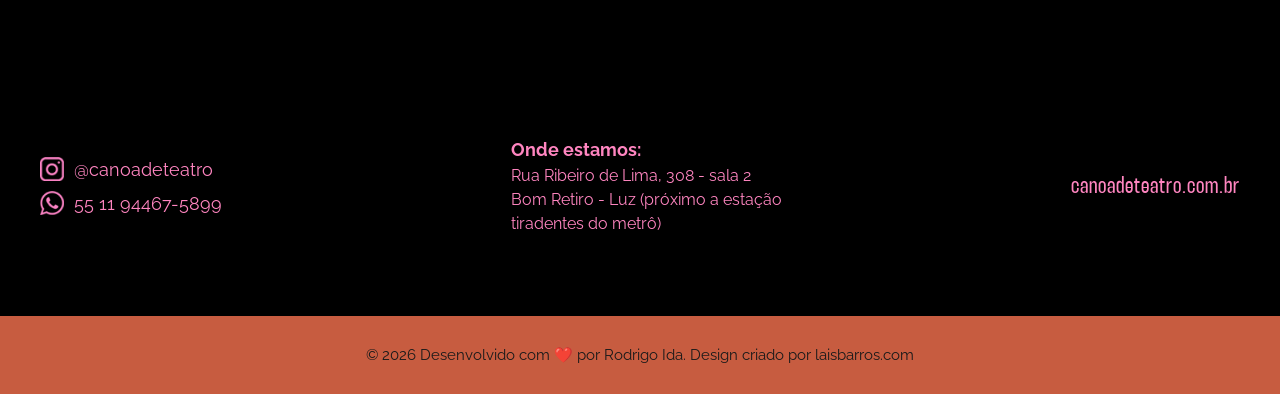
==== commit 2270593b: "adjust font thunder" ====
--- a/index.html
+++ b/index.html
@@ -10,12 +10,10 @@
 
     <meta name="description" content="Canoa Teatro">
 
+
     <link rel="preconnect" href="https://fonts.googleapis.com">
-
-    <link rel="preconnect" href="https://fonts.gstatic.com" crossorigin>
-
-    <link href="https://fonts.googleapis.com/css2?family=Anton&family=Montserrat:wght@300;400;500;600;700&display=swap"
-        rel="stylesheet">
+<link rel="preconnect" href="https://fonts.gstatic.com" crossorigin>
+<link href="https://fonts.googleapis.com/css2?family=Raleway:ital,wght@0,100..900;1,100..900&display=swap" rel="stylesheet">
 
      <link rel="stylesheet" href="css/reset.css">
      <link rel="stylesheet" href="css/styles22.css">
@@ -297,6 +295,10 @@
       <div class="courses__schedule-time">19h - 20h</div>
       dança<br>contemporânea
     </div>
+      <div class="courses__schedule-card courses__bg-yellow">
+      <div class="courses__schedule-time">20h30 - 21h30</div>
+      escrita criativa<br>(online)
+    </div>
     <div class="courses__schedule-card courses__bg-orange">
       <div class="courses__schedule-time">20h - 22h</div>
       teatro<br>iniciante I
@@ -316,10 +318,6 @@
     <div class="courses__schedule-card courses__bg-orange">
       <div class="courses__schedule-time">20h - 22h</div>
       teatro<br>Iniciante II
-    </div>
-    <div class="courses__schedule-card courses__bg-yellow">
-      <div class="courses__schedule-time">20h30 - 21h30</div>
-      escrita criativa<br>(online)
     </div>
   </div>
 
@@ -414,6 +412,9 @@
         <div class="courses__schedule-card courses__bg-pink">
           <div class="courses__schedule-time">19h - 20h</div>dança<br>contemporânea
         </div>
+        <div class="courses__schedule-card courses__bg-yellow">
+          <div class="courses__schedule-time">20h30 - 21h30</div>escrita criativa<br>(online)
+        </div>
         <div class="courses__schedule-card courses__bg-orange">
           <div class="courses__schedule-time">20h - 22h</div>teatro<br>iniciante I
         </div>
@@ -429,9 +430,6 @@
         </div>
         <div class="courses__schedule-card courses__bg-orange">
           <div class="courses__schedule-time">20h - 22h</div>teatro<br>Iniciante II
-        </div>
-        <div class="courses__schedule-card courses__bg-yellow">
-          <div class="courses__schedule-time">20h30 - 21h30</div>escrita criativa<br>(online)
         </div>
       </div>
 
--- a/css/styles22.css
+++ b/css/styles22.css
@@ -6,13 +6,25 @@
     font-style: normal;
 }
 
-/* Importando a Thunder (versão Web WOFF2, Low Contrast) */
 @font-face {
     font-family: 'Thunder';
-    /* Usando a versão WOFF2 que é a mais otimizada para web */
-    src: url('./fonts/THUNDER/Fonts/Web-TT/Thunder-LC.woff2') format('woff2');
+    src: 
+         /* 1ª tentativa: WOFF2 (Mais rápido) */
+         url('fonts/THUNDER/Fonts/Web-TT/Thunder-LC.woff2') format('woff2'),
+         
+         /* 2ª tentativa: WOFF padrão */
+         url('fonts/THUNDER/Fonts/Web-TT/Thunder-LC.woff') format('woff'),
+         
+         /* 3ª tentativa: TTF (Garantia extra) */
+         url('fonts/THUNDER/Fonts/Web-TT/Thunder-LC.ttf') format('truetype');
+         
     font-weight: normal;
     font-style: normal;
+}
+
+/* Aplicando a fonte nos links */
+a {
+    font-family: 'Thunder', sans-serif;
 }
 
 
@@ -130,22 +142,21 @@
   margin-top: 35px;
   text-transform: uppercase;
   letter-spacing: 0;
-  font-family: 'Thunder', sans-serif;
-}
-
-@media (max-width: 1300px) {
+  font-family: 'Thunder', 'sans-serif';
+  font-size: 26px;
+  letter-spacing: 2px;
+}
+
+@media (max-width: 1023px) {
   .subtitle  {
     font-size: 16px;
   }
 }
-@media (min-width: 1700px) {
-  .subtitle  {
-    font-size: 28px;
-  }
-}
+
 @media (min-width: 2000px) {
   .subtitle  {
     font-size: 40px;
+    letter-spacing: 2px;
   }
 }
 
@@ -160,6 +171,9 @@
   border-radius: 50px;
   text-transform: lowercase;
   transition: transform 0.2s ease;
+
+  font-size: 20px;
+  letter-spacing: 1px;
 }
 
 @media (min-width: 1700px) {
@@ -255,18 +269,18 @@
 
 .community-content h2{
     color:#F8D533;
-    font-size:20px;
+    font-size:30px;
     font-weight:900;
     text-transform:uppercase;
     line-height:1;
-    margin-bottom:48px;
+    margin-bottom:25px;
     font-family: 'Thunder', sans-serif;
 }
 
 .community-list{
     display:flex;
     flex-direction:column;
-    gap:34px;
+    gap:10px;
 }
 
 .community-item{
@@ -396,10 +410,10 @@
 
   .courses__category {
     padding: 15px 20px;
-    font-weight: bold;
-    text-transform: uppercase;
-    font-size: 1.2rem;
     font-family: 'Thunder', sans-serif;
+    font-size: 24px;
+    letter-spacing: 2px;
+    font-weight: bolder;
   }
 
   .courses__content {
@@ -431,6 +445,8 @@
     text-align: center;
     margin-top: 20px;
     align-self: flex-start; 
+    font-size: 20px;
+    letter-spacing: 1px;
   }
 
   .courses__card-orange .courses__category { background-color: #d96f5b; color: #000; }
@@ -605,9 +621,11 @@
     border-radius: 999px;
     text-decoration: none;
     color: #111;
-    font-size: 20px;
     font-weight: 900;
     transition: .25s;
+
+    font-size: 26px;
+    letter-spacing: 1px;
 }
 
   /* courses_contact.css */
@@ -744,6 +762,12 @@
   font-size: 1.2rem;
   font-weight: bold;
 }
+.footer__website a {
+
+    font-size: 23px;
+    letter-spacing: 1px;
+    font-weight: 400;
+}
 
 /* Responsive adjustments (optional) */
 @media (max-width: 768px) {
